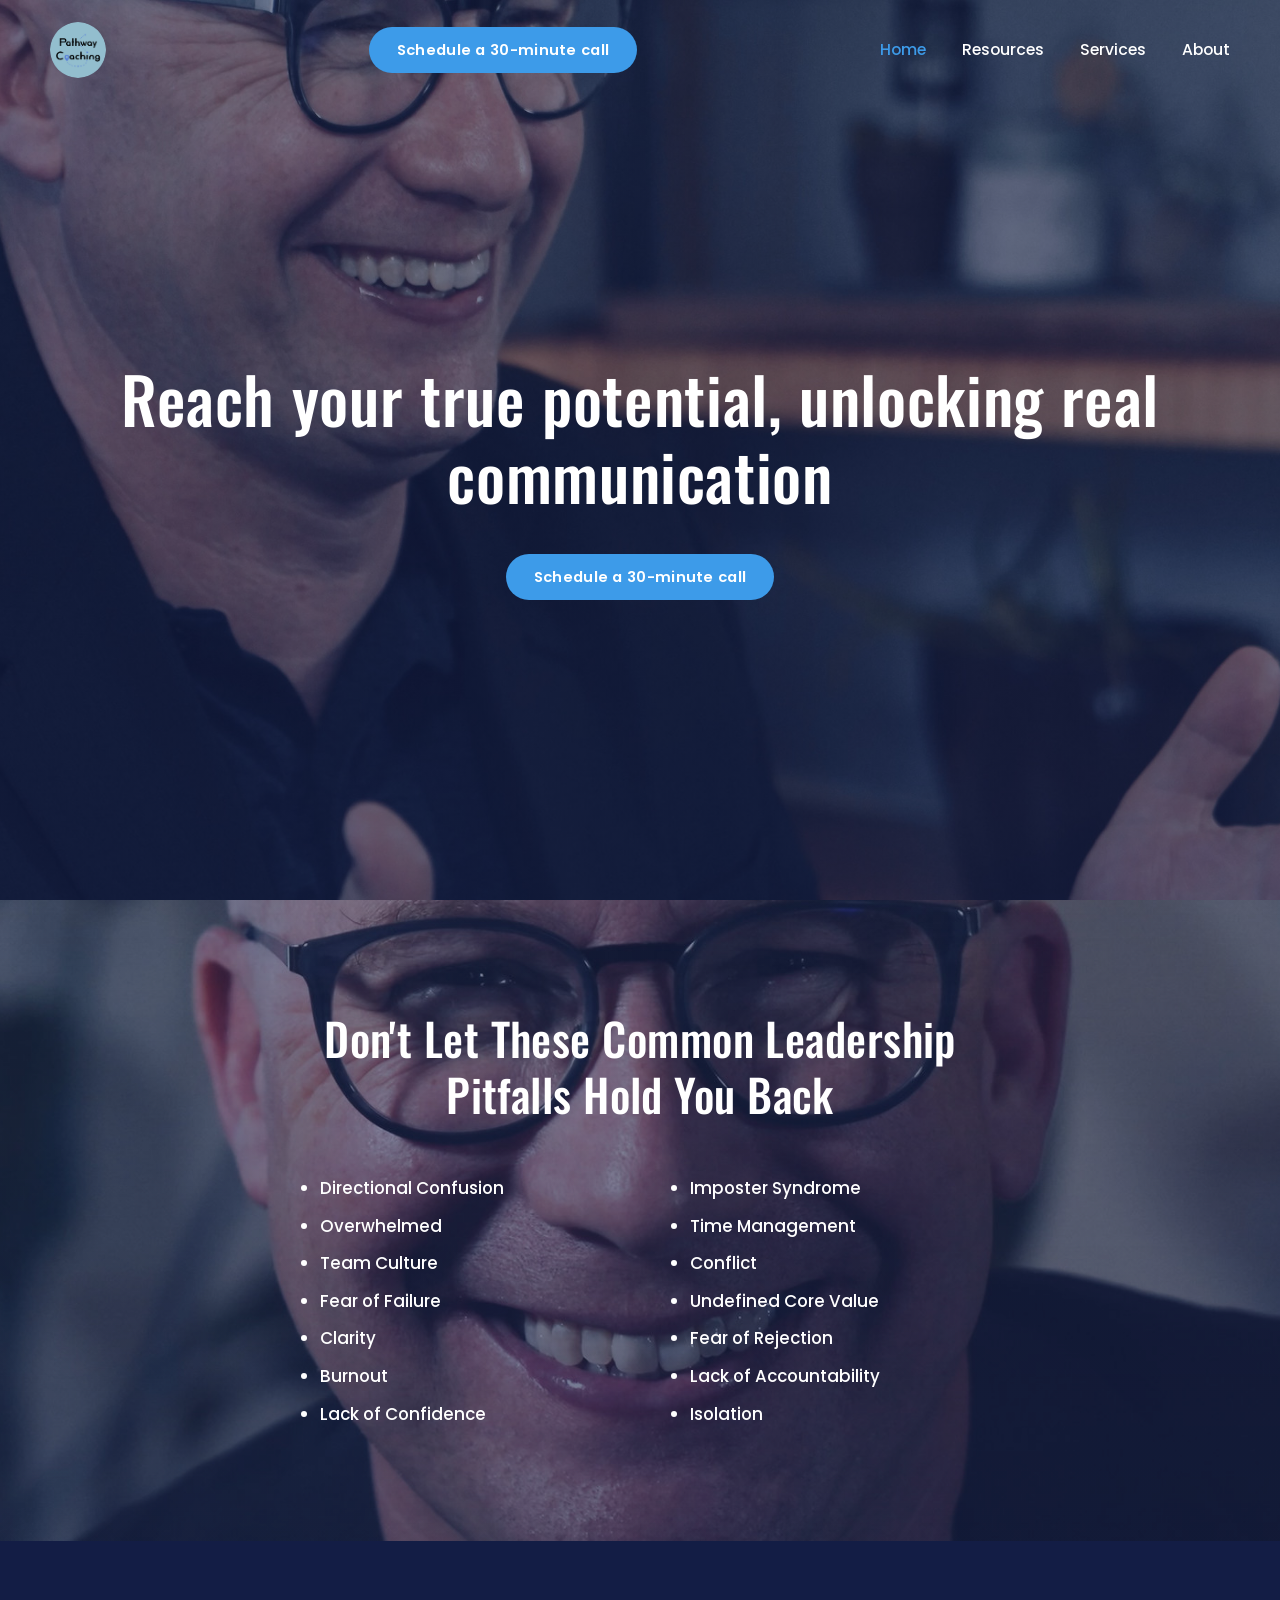
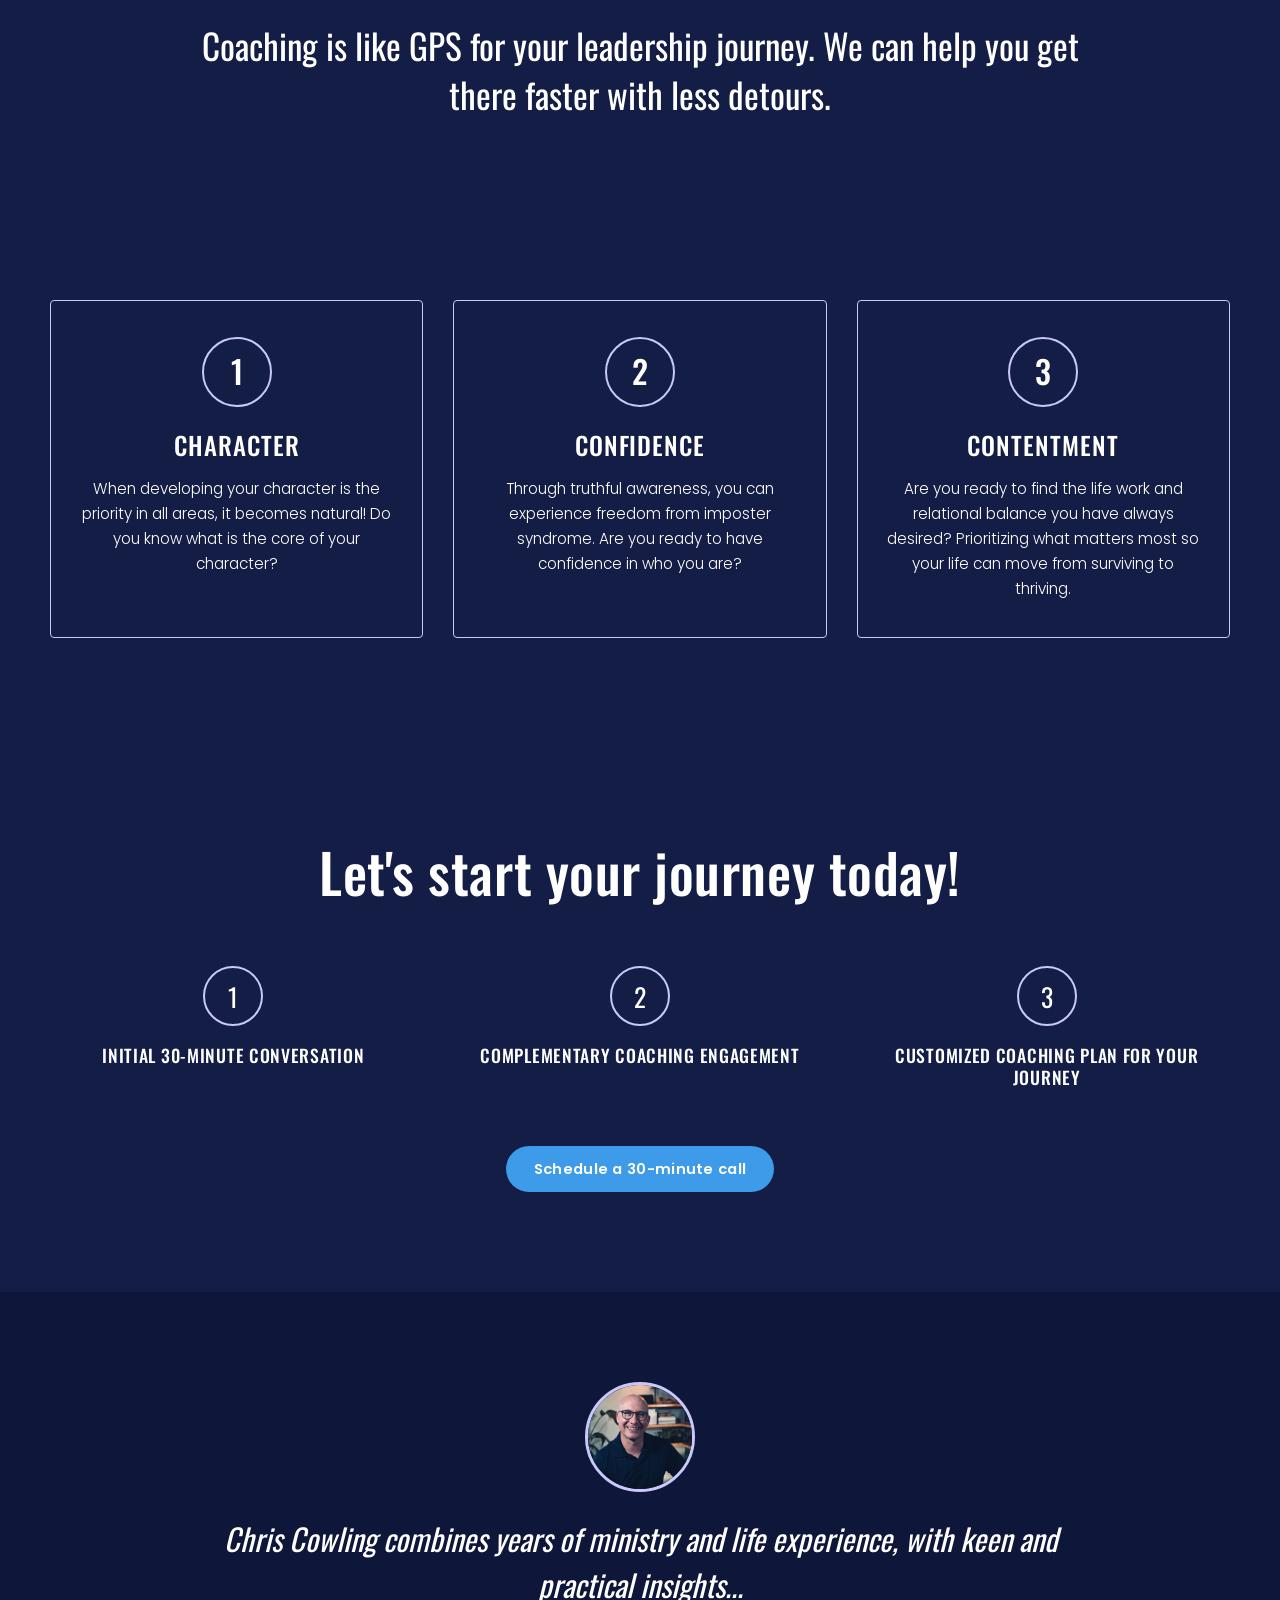
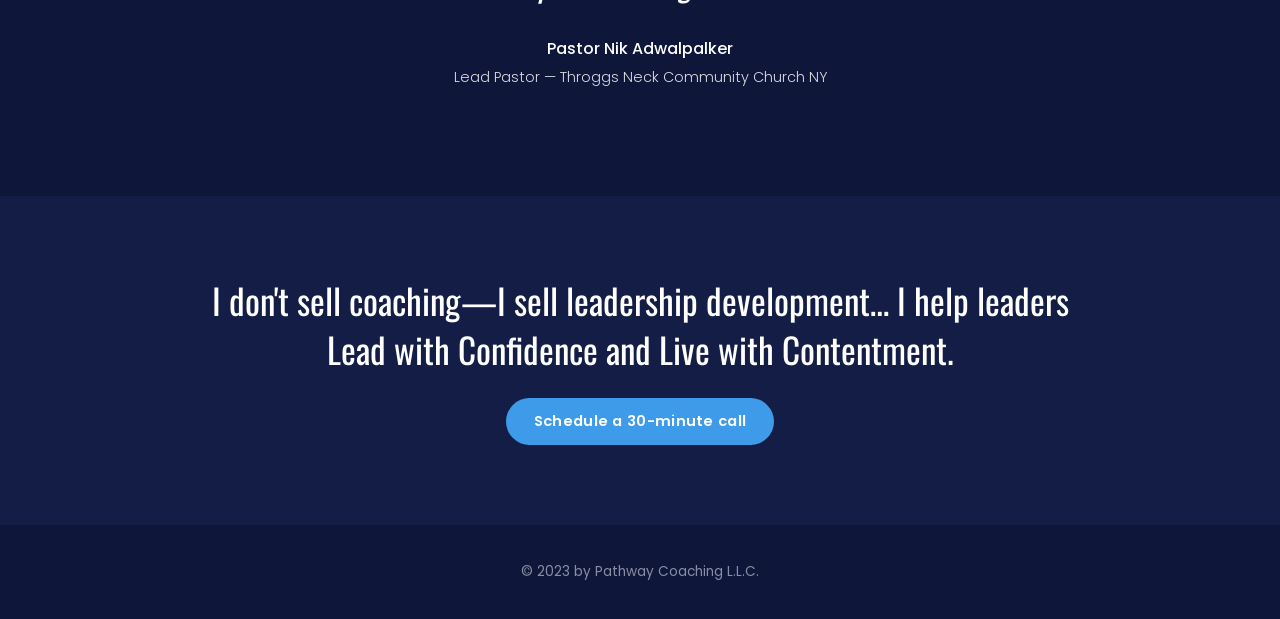
==== index.html @ 11b22052 "Initial commit: Pathway Coaching static site" ====
<!DOCTYPE html>
<html lang="en">
<head>
  <meta charset="UTF-8" />
  <meta name="viewport" content="width=device-width, initial-scale=1.0" />
  <title>Pathway Coaching</title>
  <meta name="description" content="Reach your true potential, unlocking real communication." />
  <link rel="icon" type="image/png" href="assets/images/logo-pathway.png" />
  <link rel="preconnect" href="https://fonts.googleapis.com" />
  <link rel="preconnect" href="https://fonts.gstatic.com" crossorigin />
  <link href="https://fonts.googleapis.com/css2?family=Oswald:wght@400;500;700&family=Poppins:wght@300;400;500;600&display=swap" rel="stylesheet" />
  <link rel="stylesheet" href="assets/css/styles.css" />
</head>
<body>

  <header class="site-header">
    <div class="container nav">
      <a href="index.html" class="nav__brand">
        <img src="assets/images/logo-pathway.png" alt="Pathway Coaching" />
      </a>
      <a href="contact.html" class="btn nav__cta-left" style="margin-left:20px;">Schedule a 30-minute call</a>
      <button class="nav__toggle" aria-label="Toggle menu">☰</button>
      <ul class="nav__links">
        <li><a href="index.html" class="is-active">Home</a></li>
        <li><a href="pastors.html">Resources</a></li>
        <li><a href="services.html">Services</a></li>
        <li><a href="about.html">About</a></li>
      </ul>
    </div>
  </header>

  <!-- HERO -->
  <section class="hero">
    <div class="container">
      <h1>Reach your true potential, unlocking real communication</h1>
      <a href="contact.html" class="btn">Schedule a 30-minute call</a>
    </div>
  </section>

  <!-- PITFALLS over mountain photo -->
  <section class="photo-section">
    <div class="container">
      <h2>Don't Let These Common Leadership Pitfalls Hold You Back</h2>
      <ul class="pitfalls-list">
        <li>Directional Confusion</li>
        <li>Imposter Syndrome</li>
        <li>Overwhelmed</li>
        <li>Time Management</li>
        <li>Team Culture</li>
        <li>Conflict</li>
        <li>Fear of Failure</li>
        <li>Undefined Core Value</li>
        <li>Clarity</li>
        <li>Fear of Rejection</li>
        <li>Burnout</li>
        <li>Lack of Accountability</li>
        <li>Lack of Confidence</li>
        <li>Isolation</li>
      </ul>
    </div>
  </section>

  <!-- GPS quote -->
  <section class="quote-band">
    <div class="container">
      <p>Coaching is like GPS for your leadership journey. We can help you get there faster with less detours.</p>
    </div>
  </section>

  <!-- 3 PILLARS -->
  <section class="section">
    <div class="container">
      <div class="pillars">
        <div class="pillar">
          <div class="pillar__num">1</div>
          <h3>Character</h3>
          <p>When developing your character is the priority in all areas, it becomes natural! Do you know what is the core of your character?</p>
        </div>
        <div class="pillar">
          <div class="pillar__num">2</div>
          <h3>Confidence</h3>
          <p>Through truthful awareness, you can experience freedom from imposter syndrome. Are you ready to have confidence in who you are?</p>
        </div>
        <div class="pillar">
          <div class="pillar__num">3</div>
          <h3>Contentment</h3>
          <p>Are you ready to find the life work and relational balance you have always desired? Prioritizing what matters most so your life can move from surviving to thriving.</p>
        </div>
      </div>
    </div>
  </section>

  <!-- PROCESS -->
  <section class="section">
    <div class="container">
      <div class="section__head">
        <h2 class="section__title">Let's start your journey today!</h2>
      </div>
      <div class="steps">
        <div class="step">
          <div class="step__num">1</div>
          <h4>Initial 30-minute conversation</h4>
        </div>
        <div class="step">
          <div class="step__num">2</div>
          <h4>Complementary coaching engagement</h4>
        </div>
        <div class="step">
          <div class="step__num">3</div>
          <h4>Customized coaching plan for your journey</h4>
        </div>
      </div>
      <div class="center mt-lg">
        <a href="contact.html" class="btn">Schedule a 30-minute call</a>
      </div>
    </div>
  </section>

  <!-- TESTIMONIAL -->
  <section class="testimonial">
    <div class="container">
      <img src="assets/images/testimonial-pastor.jpeg" alt="Pastor Nik Adwalpalker" class="testimonial__photo" />
      <blockquote>Chris Cowling combines years of ministry and life experience, with keen and practical insights...</blockquote>
      <p class="testimonial__author">
        Pastor Nik Adwalpalker
        <span>Lead Pastor — Throggs Neck Community Church NY</span>
      </p>
    </div>
  </section>

  <!-- COACH STATEMENT -->
  <section class="quote-band">
    <div class="container">
      <p>I don't sell coaching—I sell leadership development… I help leaders Lead with Confidence and Live with Contentment.</p>
      <div class="center mt-md">
        <a href="contact.html" class="btn">Schedule a 30-minute call</a>
      </div>
    </div>
  </section>

  <footer class="site-footer">
    <div class="container">© 2023 by Pathway Coaching L.L.C.</div>
  </footer>

  <script src="assets/js/main.js"></script>
</body>
</html>
---- assets/css/styles.css ----
/* ============================================================
   Pathway Coaching — exact-match Wix replica styles
   Palette: navy #131D45, cyan #3D9BE9, periwinkle #C9C8FB
   Fonts: Oswald (display) + Poppins (body)
   ============================================================ */

:root {
  --navy: #131D45;
  --navy-deep: #0E163A;
  --cyan: #3D9BE9;
  --cyan-soft: #93BECE;
  --periwinkle: #C9C8FB;
  --muted: #898EA2;
  --white: #FFFFFF;
  --max-w: 1240px;
  --font-display: "Oswald", "Arial Narrow", sans-serif;
  --font-body: "Poppins", -apple-system, BlinkMacSystemFont, "Segoe UI", sans-serif;
}

* { box-sizing: border-box; }
html { scroll-behavior: smooth; }

body {
  margin: 0;
  font-family: var(--font-body);
  font-size: 16px;
  line-height: 1.65;
  color: var(--white);
  background: var(--navy);
  -webkit-font-smoothing: antialiased;
}

h1, h2, h3, h4 {
  font-family: var(--font-display);
  color: var(--white);
  font-weight: 500;
  line-height: 1.25;
  margin: 0 0 0.5em;
  letter-spacing: 0.01em;
}
h1 { font-size: clamp(2.4rem, 5.5vw, 4.6rem); }
h2 { font-size: clamp(2rem, 4vw, 3.2rem); }
h3 { font-size: clamp(1.3rem, 2vw, 1.55rem); }
h4 { font-size: 1.1rem; }

p { margin: 0 0 1em; font-weight: 300; }
a { color: var(--cyan); text-decoration: none; }
a:hover { text-decoration: underline; }
img { max-width: 100%; height: auto; display: block; }

.container {
  max-width: var(--max-w);
  margin: 0 auto;
  padding: 0 30px;
}

/* ---------- Buttons (cyan pill) ---------- */
.btn {
  display: inline-block;
  padding: 11px 28px;
  border-radius: 100px;
  font-family: "Poppins", sans-serif;
  font-weight: 600;
  font-size: 0.92rem;
  background: var(--cyan);
  color: var(--white);
  border: 0;
  cursor: pointer;
  transition: background 0.2s ease;
  text-decoration: none;
  letter-spacing: 0.02em;
}
.btn:hover { background: #2f8ad4; color: var(--white); text-decoration: none; }
.btn--outline { background: transparent; border: 1px solid var(--periwinkle); }
.btn--outline:hover { background: var(--periwinkle); color: var(--navy); }

/* ---------- Header / Nav ---------- */
.site-header {
  position: absolute;
  top: 0; left: 0; right: 0;
  z-index: 50;
  padding: 22px 0;
}
.site-header--solid {
  position: relative;
  background: var(--navy);
}
.nav {
  display: flex;
  align-items: center;
  justify-content: space-between;
  gap: 20px;
}
.nav__brand {
  display: inline-flex;
  align-items: center;
  gap: 12px;
}
.nav__brand img { height: 56px; width: auto; border-radius: 50%; }
.nav__cta-left { display: inline-block; }
.nav__right { display: flex; align-items: center; gap: 32px; }
.nav__links {
  display: flex;
  align-items: center;
  gap: 36px;
  list-style: none;
  margin: 0;
  padding: 0;
}
.nav__links a {
  color: var(--white);
  font-family: "Poppins", sans-serif;
  font-weight: 500;
  font-size: 0.98rem;
  padding: 6px 0;
  text-decoration: none;
}
.nav__links a:hover,
.nav__links a.is-active { color: var(--cyan); }
.nav__toggle {
  display: none;
  background: none;
  border: 0;
  color: var(--white);
  font-size: 1.6rem;
  cursor: pointer;
}
@media (max-width: 880px) {
  .nav__toggle { display: block; }
  .nav__brand img { height: 44px; }
  .nav__cta-left { padding: 8px 18px; font-size: 0.82rem; }
  .nav__right { gap: 0; }
  .nav__links {
    display: none;
    position: absolute;
    top: 100%;
    left: 16px; right: 16px;
    flex-direction: column;
    gap: 0;
    background: var(--navy-deep);
    border: 1px solid var(--periwinkle);
    border-radius: 16px;
    padding: 18px 22px;
    margin-top: 10px;
  }
  .nav__links.is-open { display: flex; }
  .nav__links li { padding: 10px 0; }
}

/* ---------- Hero (home) ---------- */
.hero {
  position: relative;
  min-height: 100vh;
  padding: 160px 0 100px;
  display: flex;
  align-items: center;
  text-align: center;
  background:
    linear-gradient(rgba(19, 29, 69, 0.55), rgba(19, 29, 69, 0.65)),
    url("../images/hero-home.jpeg") center/cover no-repeat;
}
.hero h1 {
  max-width: 1050px;
  margin: 0 auto 40px;
  font-weight: 500;
  font-size: clamp(2.4rem, 5vw, 4.2rem);
  line-height: 1.2;
}

/* ---------- Photo section (pitfalls) ---------- */
.photo-section {
  position: relative;
  padding: 110px 0;
  background:
    linear-gradient(rgba(19, 29, 69, 0.5), rgba(19, 29, 69, 0.6)),
    url("../images/pitfalls-bg.jpeg") center/cover no-repeat;
  text-align: center;
}
.photo-section h2 {
  max-width: 760px;
  margin: 0 auto 50px;
  font-weight: 500;
  font-size: clamp(1.8rem, 3.6vw, 2.8rem);
}
.pitfalls-list {
  display: grid;
  grid-template-columns: 1fr 1fr;
  gap: 4px 80px;
  max-width: 680px;
  margin: 0 auto;
  list-style: disc;
  padding-left: 20px;
  text-align: left;
}
.pitfalls-list li {
  color: var(--white);
  font-weight: 500;
  font-size: 1.05rem;
  line-height: 2;
}
.pitfalls-list li::marker { color: var(--white); }
@media (max-width: 600px) {
  .pitfalls-list { grid-template-columns: 1fr; gap: 0; }
}

/* ---------- Navy section ---------- */
.section {
  padding: 100px 0;
  background: var(--navy);
  position: relative;
}
.section--center { text-align: center; }
.section__head { text-align: center; margin-bottom: 60px; }
.section__title {
  font-family: var(--font-display);
  font-weight: 500;
  font-size: clamp(2.2rem, 4.5vw, 3.4rem);
  margin-bottom: 14px;
}
.section__subtitle {
  font-family: var(--font-display);
  font-weight: 400;
  font-size: 1.2rem;
  color: var(--white);
  opacity: 0.95;
  max-width: 720px;
  margin: 0 auto;
}

/* Decorative architectural sweep for services */
.section--services {
  background-image:
    linear-gradient(rgba(19, 29, 69, 0.92), rgba(19, 29, 69, 0.97)),
    url("../images/services-decor.jpg");
  background-position: center;
  background-size: cover;
}

/* ---------- GPS quote band ---------- */
.quote-band {
  background: var(--navy);
  padding: 80px 0;
  text-align: center;
}
.quote-band p {
  font-family: var(--font-display);
  font-weight: 400;
  font-size: clamp(1.5rem, 3vw, 2.2rem);
  line-height: 1.4;
  max-width: 900px;
  margin: 0 auto;
  color: var(--white);
}

/* ---------- Pillars (3-up cards) ---------- */
.pillars {
  display: grid;
  grid-template-columns: repeat(3, 1fr);
  gap: 30px;
}
@media (max-width: 880px) { .pillars { grid-template-columns: 1fr; max-width: 480px; margin: 0 auto; } }
.pillar {
  background: var(--navy);
  border: 1px solid var(--periwinkle);
  border-radius: 4px;
  padding: 36px 28px;
  text-align: center;
}
.pillar__num {
  width: 70px;
  height: 70px;
  border: 2px solid var(--periwinkle);
  border-radius: 50%;
  background: var(--navy);
  color: var(--white);
  font-family: var(--font-display);
  font-weight: 500;
  font-size: 2rem;
  display: flex;
  align-items: center;
  justify-content: center;
  margin: 0 auto 22px;
}
.pillar h3 {
  text-transform: uppercase;
  letter-spacing: 0.04em;
  margin-bottom: 16px;
  font-weight: 500;
}
.pillar p {
  font-size: 0.95rem;
  font-weight: 300;
  color: var(--white);
  margin: 0;
}

/* ---------- Process steps ---------- */
.steps {
  display: grid;
  grid-template-columns: repeat(3, 1fr);
  gap: 40px;
  margin-top: 40px;
}
@media (max-width: 820px) { .steps { grid-template-columns: 1fr; } }
.step { text-align: center; padding: 0 10px; }
.step__num {
  width: 60px;
  height: 60px;
  border: 2px solid var(--periwinkle);
  border-radius: 50%;
  color: var(--white);
  font-family: var(--font-display);
  font-size: 1.6rem;
  display: flex;
  align-items: center;
  justify-content: center;
  margin: 0 auto 18px;
}
.step h4 {
  font-family: var(--font-display);
  font-weight: 500;
  margin-bottom: 10px;
  text-transform: uppercase;
  letter-spacing: 0.04em;
}
.step p { font-weight: 300; margin: 0; }

/* ---------- Testimonial ---------- */
.testimonial {
  background: var(--navy-deep);
  padding: 90px 0;
  text-align: center;
}
.testimonial__photo {
  width: 110px;
  height: 110px;
  border-radius: 50%;
  margin: 0 auto 24px;
  object-fit: cover;
  border: 3px solid var(--periwinkle);
}
.testimonial blockquote {
  font-family: var(--font-display);
  font-weight: 400;
  font-size: clamp(1.3rem, 2.5vw, 1.9rem);
  line-height: 1.5;
  max-width: 880px;
  margin: 0 auto 28px;
  font-style: italic;
}
.testimonial__author { font-weight: 500; font-size: 1rem; color: var(--white); }
.testimonial__author span {
  display: block;
  opacity: 0.85;
  font-weight: 300;
  font-size: 0.9rem;
  margin-top: 4px;
}

/* ---------- Page hero (interior pages) ---------- */
.page-hero {
  padding: 180px 0 60px;
  background: var(--navy);
  text-align: center;
}
.page-hero h1 {
  font-weight: 500;
  font-size: clamp(2.6rem, 5.5vw, 4.6rem);
  margin-bottom: 0;
}
.page-hero p {
  font-family: var(--font-display);
  font-size: clamp(1.1rem, 2vw, 1.4rem);
  font-weight: 400;
  margin: 16px 0 0;
}

/* ---------- Service cards ---------- */
.service-grid {
  display: grid;
  grid-template-columns: repeat(3, 1fr);
  gap: 28px;
}
@media (max-width: 900px) { .service-grid { grid-template-columns: 1fr; max-width: 500px; margin: 0 auto; } }
.service-card {
  background: var(--navy);
  border: 2px solid var(--periwinkle);
  border-radius: 4px;
  padding: 36px 28px 28px;
  text-align: center;
  display: flex;
  flex-direction: column;
}
.service-card__num {
  width: 80px;
  height: 80px;
  border: 2px solid var(--periwinkle);
  border-radius: 50%;
  background: var(--navy);
  color: var(--white);
  font-family: var(--font-display);
  font-size: 2.4rem;
  display: flex;
  align-items: center;
  justify-content: center;
  margin: 0 auto 24px;
}
.service-card h3 {
  text-transform: uppercase;
  letter-spacing: 0.04em;
  margin-bottom: 18px;
  font-weight: 500;
  min-height: 2.6em;
}
.service-card p, .service-card ul { font-size: 0.95rem; font-weight: 300; }
.service-card ul {
  text-align: left;
  margin: 12px 0 0;
  padding-left: 20px;
  list-style: disc;
}
.service-card ul li { margin: 4px 0; }
.service-card ul li::marker { color: var(--cyan); }
.service-card .btn { margin-top: auto; align-self: center; margin-top: 24px; }

/* ---------- About big-centered ---------- */
.about-hero {
  min-height: 60vh;
  padding: 200px 0 100px;
  text-align: center;
  background: var(--navy);
}
.about-hero h1 {
  font-weight: 500;
  font-size: clamp(2.8rem, 6vw, 5rem);
  margin-bottom: 24px;
}
.about-hero h2 {
  font-family: var(--font-display);
  font-weight: 500;
  font-size: clamp(1.1rem, 2vw, 1.4rem);
  margin-bottom: 40px;
  color: var(--white);
}
.about-hero p {
  max-width: 720px;
  margin: 0 auto 40px;
  font-weight: 300;
  font-size: 1.05rem;
}

/* ---------- Pastors page elements ---------- */
.pastors-top {
  display: grid;
  grid-template-columns: 1fr 1.4fr;
  gap: 50px;
  align-items: center;
  padding: 130px 0 30px;
}
@media (max-width: 800px) { .pastors-top { grid-template-columns: 1fr; gap: 24px; padding-top: 140px; } }
.pastors-top img {
  border-radius: 6px;
  width: 100%;
  height: auto;
}
.pastors-top h1 {
  font-weight: 500;
  font-size: clamp(2rem, 4.5vw, 3.6rem);
  margin: 0;
}

.pastors-video {
  max-width: 800px;
  margin: 40px auto 60px;
}
.pastors-video img { width: 100%; border-radius: 6px; }

.box-grid {
  display: grid;
  grid-template-columns: 1fr 1fr;
  gap: 32px;
  margin-top: 40px;
}
@media (max-width: 820px) { .box-grid { grid-template-columns: 1fr; } }
.box {
  border: 1px solid var(--periwinkle);
  border-radius: 4px;
  padding: 32px;
  background: var(--navy);
}
.box h3 {
  font-family: var(--font-display);
  font-weight: 500;
  text-transform: uppercase;
  letter-spacing: 0.04em;
  margin-bottom: 18px;
  color: var(--white);
}
.box ul { padding-left: 22px; margin: 0; }
.box ul li { margin: 8px 0; font-weight: 300; }
.box ul li::marker { color: var(--cyan); }
.box p { font-weight: 300; }

/* ---------- Contact form ---------- */
.contact-grid {
  display: grid;
  grid-template-columns: 1fr 1.4fr;
  gap: 60px;
  align-items: start;
}
@media (max-width: 820px) { .contact-grid { grid-template-columns: 1fr; } }

.contact-info h2 {
  font-family: var(--font-display);
  font-weight: 500;
  font-size: clamp(1.6rem, 3vw, 2.2rem);
  margin: 0 0 18px;
}
.contact-info hr {
  width: 120px;
  margin: 0 0 24px;
  border: 0;
  border-top: 2px solid var(--white);
}
.contact-info p { font-weight: 300; margin: 8px 0; }
.contact-info a { color: var(--white); text-decoration: underline; }
.contact-info .fb {
  display: inline-flex;
  align-items: center;
  justify-content: center;
  width: 32px;
  height: 32px;
  border-radius: 50%;
  background: var(--cyan);
  color: var(--white);
  margin-top: 14px;
  font-weight: 700;
  text-decoration: none;
}
.contact-info .fb:hover { background: #2f8ad4; text-decoration: none; }

.contact-heading {
  font-family: var(--font-display);
  font-weight: 500;
  font-size: clamp(1.4rem, 2.5vw, 2rem);
  margin-bottom: 30px;
}

form.contact { width: 100%; }
form.contact label {
  display: block;
  font-family: var(--font-display);
  font-weight: 500;
  font-size: 0.95rem;
  color: var(--white);
  margin-bottom: 6px;
}
form.contact input,
form.contact textarea {
  width: 100%;
  padding: 12px 14px;
  background: transparent;
  border: 1px solid var(--white);
  border-radius: 0;
  color: var(--white);
  font-family: var(--font-body);
  font-size: 1rem;
  margin-bottom: 22px;
}
form.contact input:focus,
form.contact textarea:focus {
  outline: none;
  border-color: var(--cyan);
}
form.contact textarea { resize: vertical; min-height: 140px; }
form.contact button { margin-top: 6px; }
.form-status {
  margin-top: 16px;
  padding: 12px 14px;
  border-radius: 4px;
  font-size: 0.95rem;
  display: none;
}
.form-status.is-success { display: block; background: rgba(61, 155, 233, 0.15); color: var(--white); border: 1px solid var(--cyan); }
.form-status.is-error { display: block; background: rgba(255, 100, 100, 0.15); color: #ffd7d7; border: 1px solid #ff8a8a; }

/* ---------- Footer ---------- */
.site-footer {
  background: var(--navy-deep);
  padding: 36px 0;
  text-align: center;
  font-size: 0.85rem;
  color: var(--muted);
}

/* ---------- Utility ---------- */
.center { text-align: center; }
.mt-md { margin-top: 24px; }
.mt-lg { margin-top: 48px; }
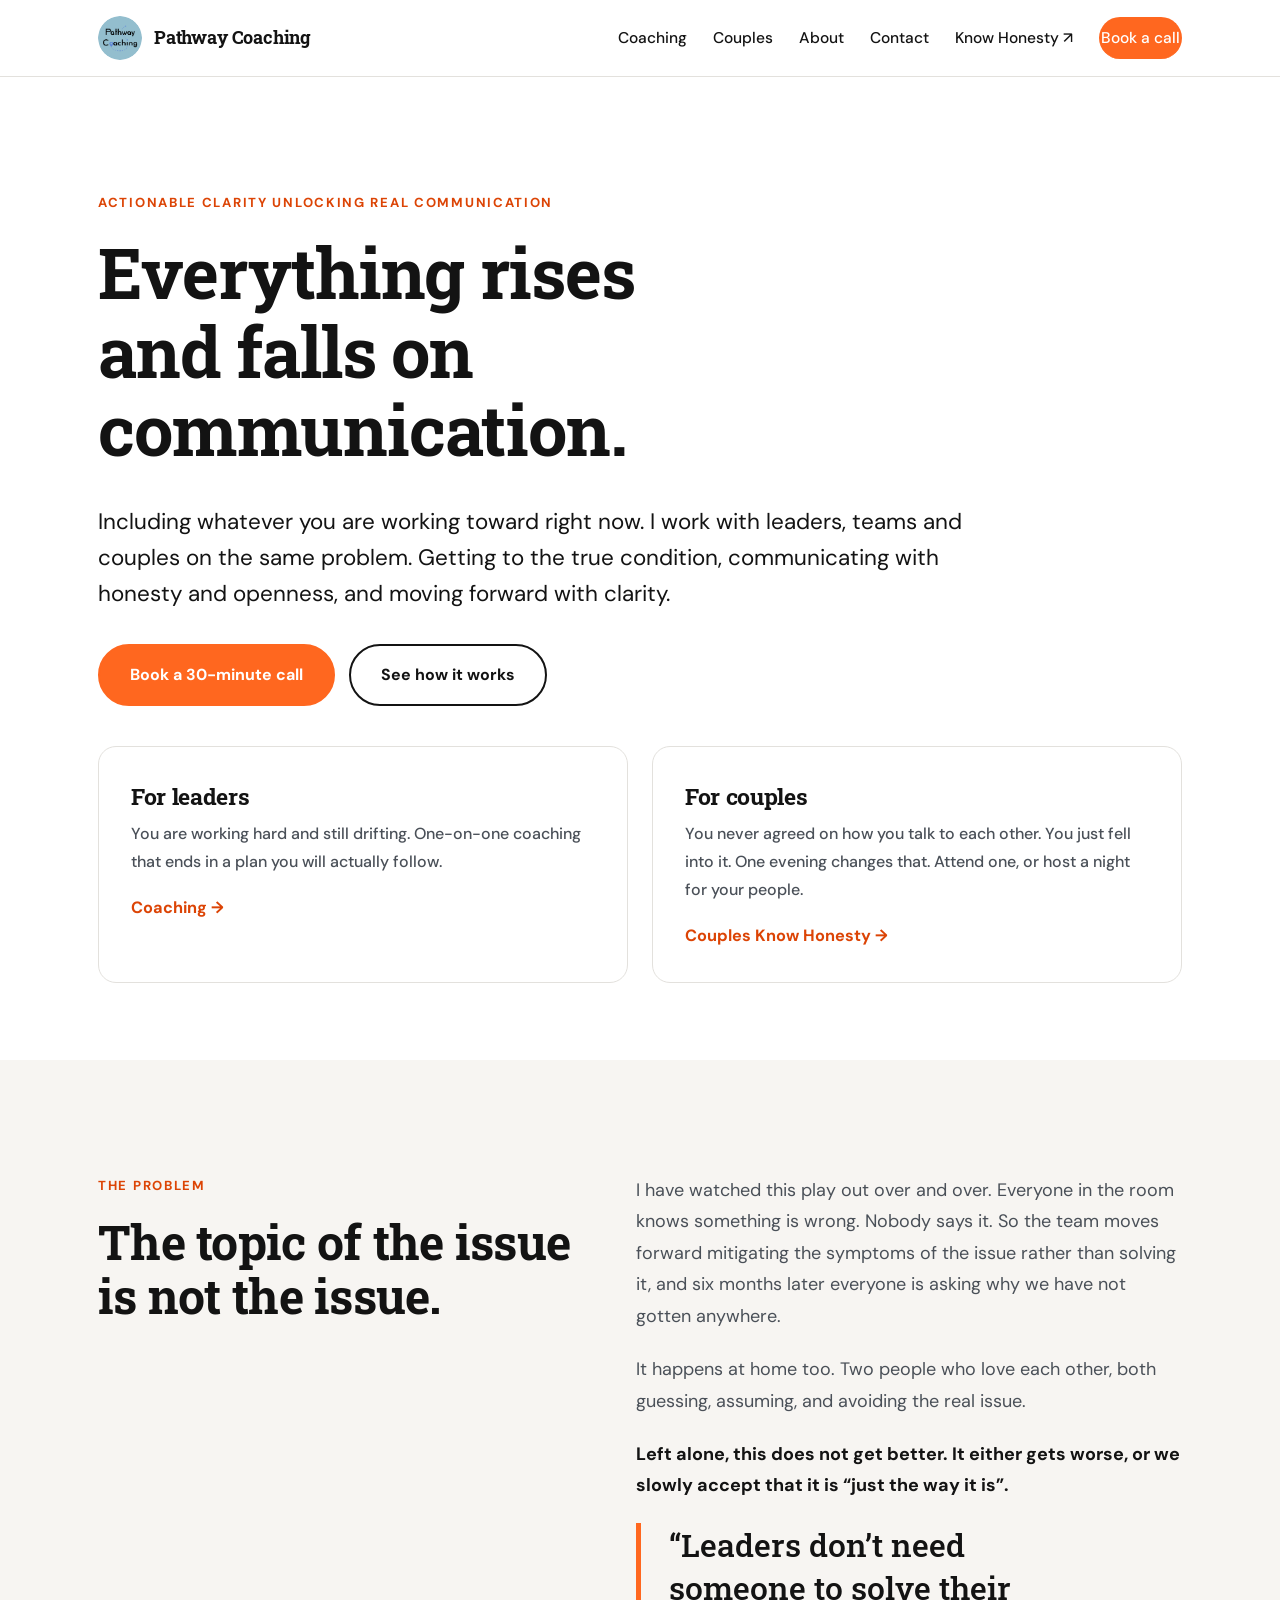
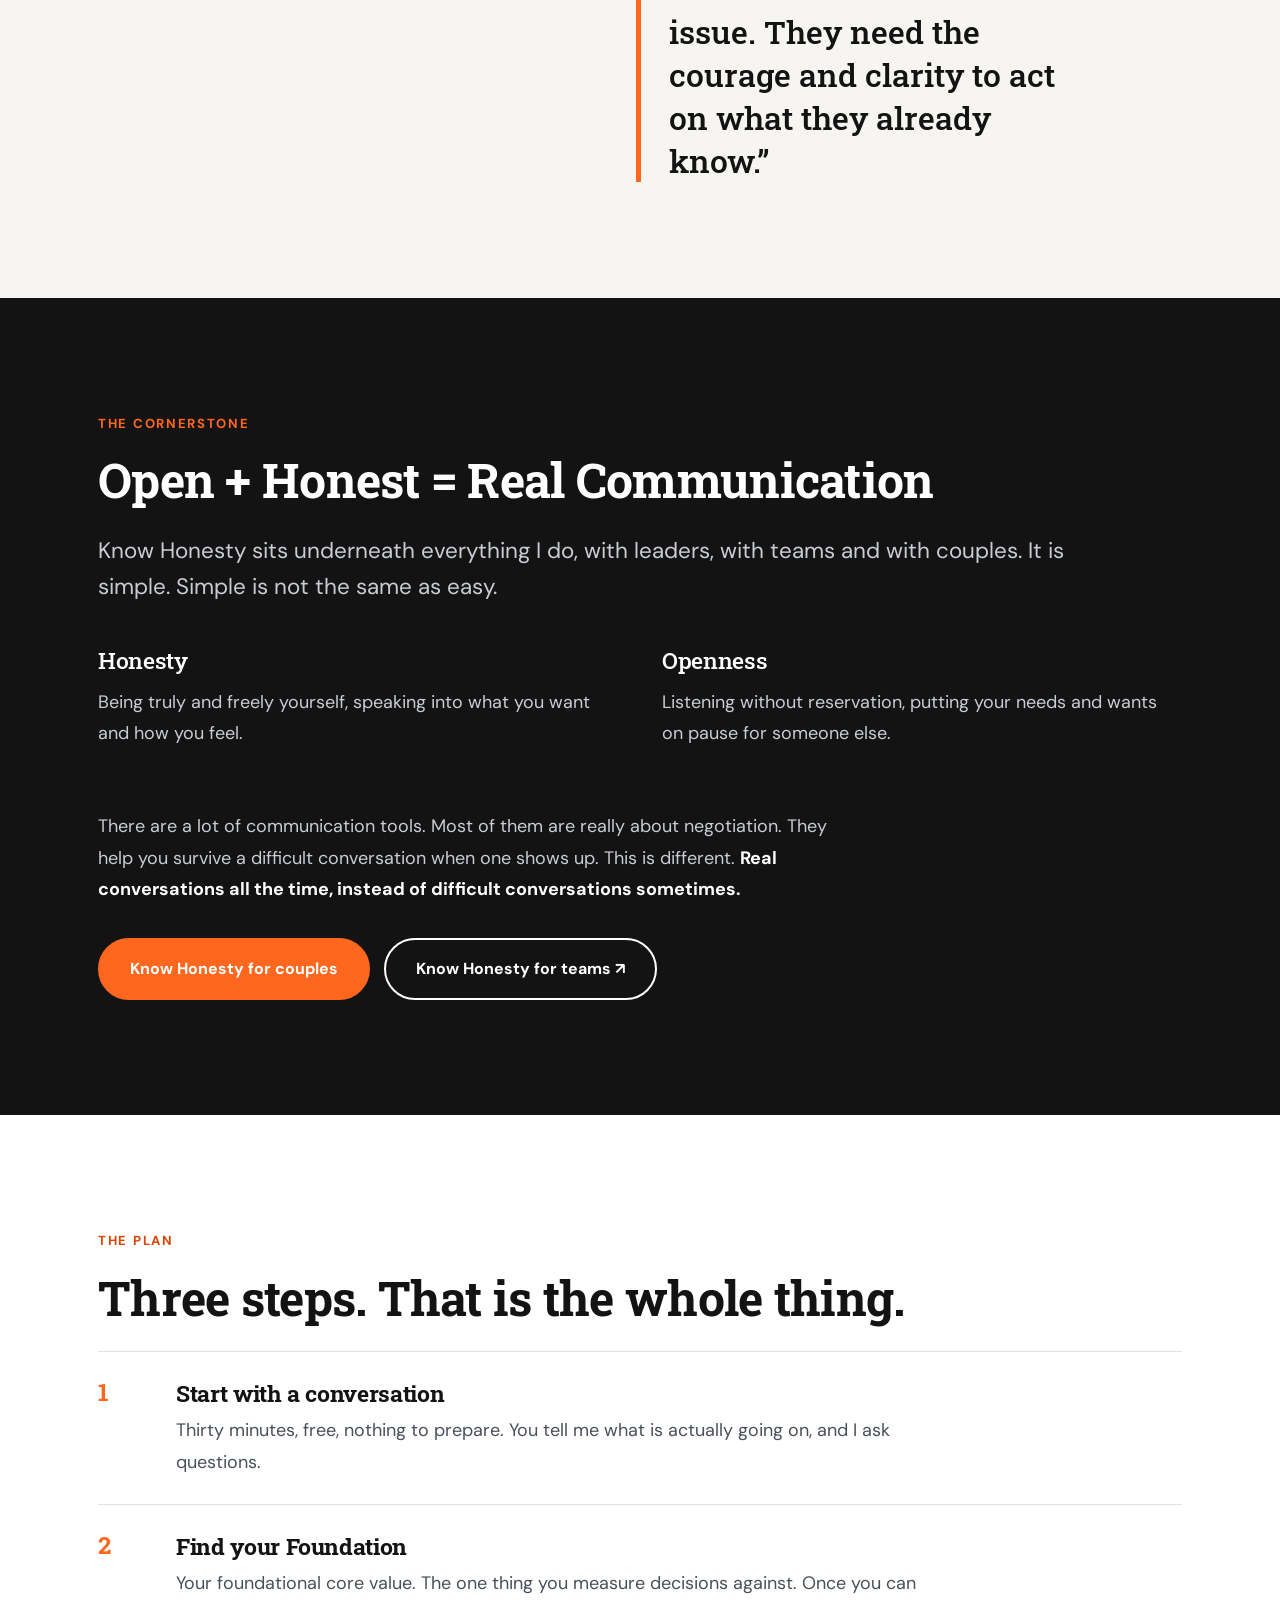
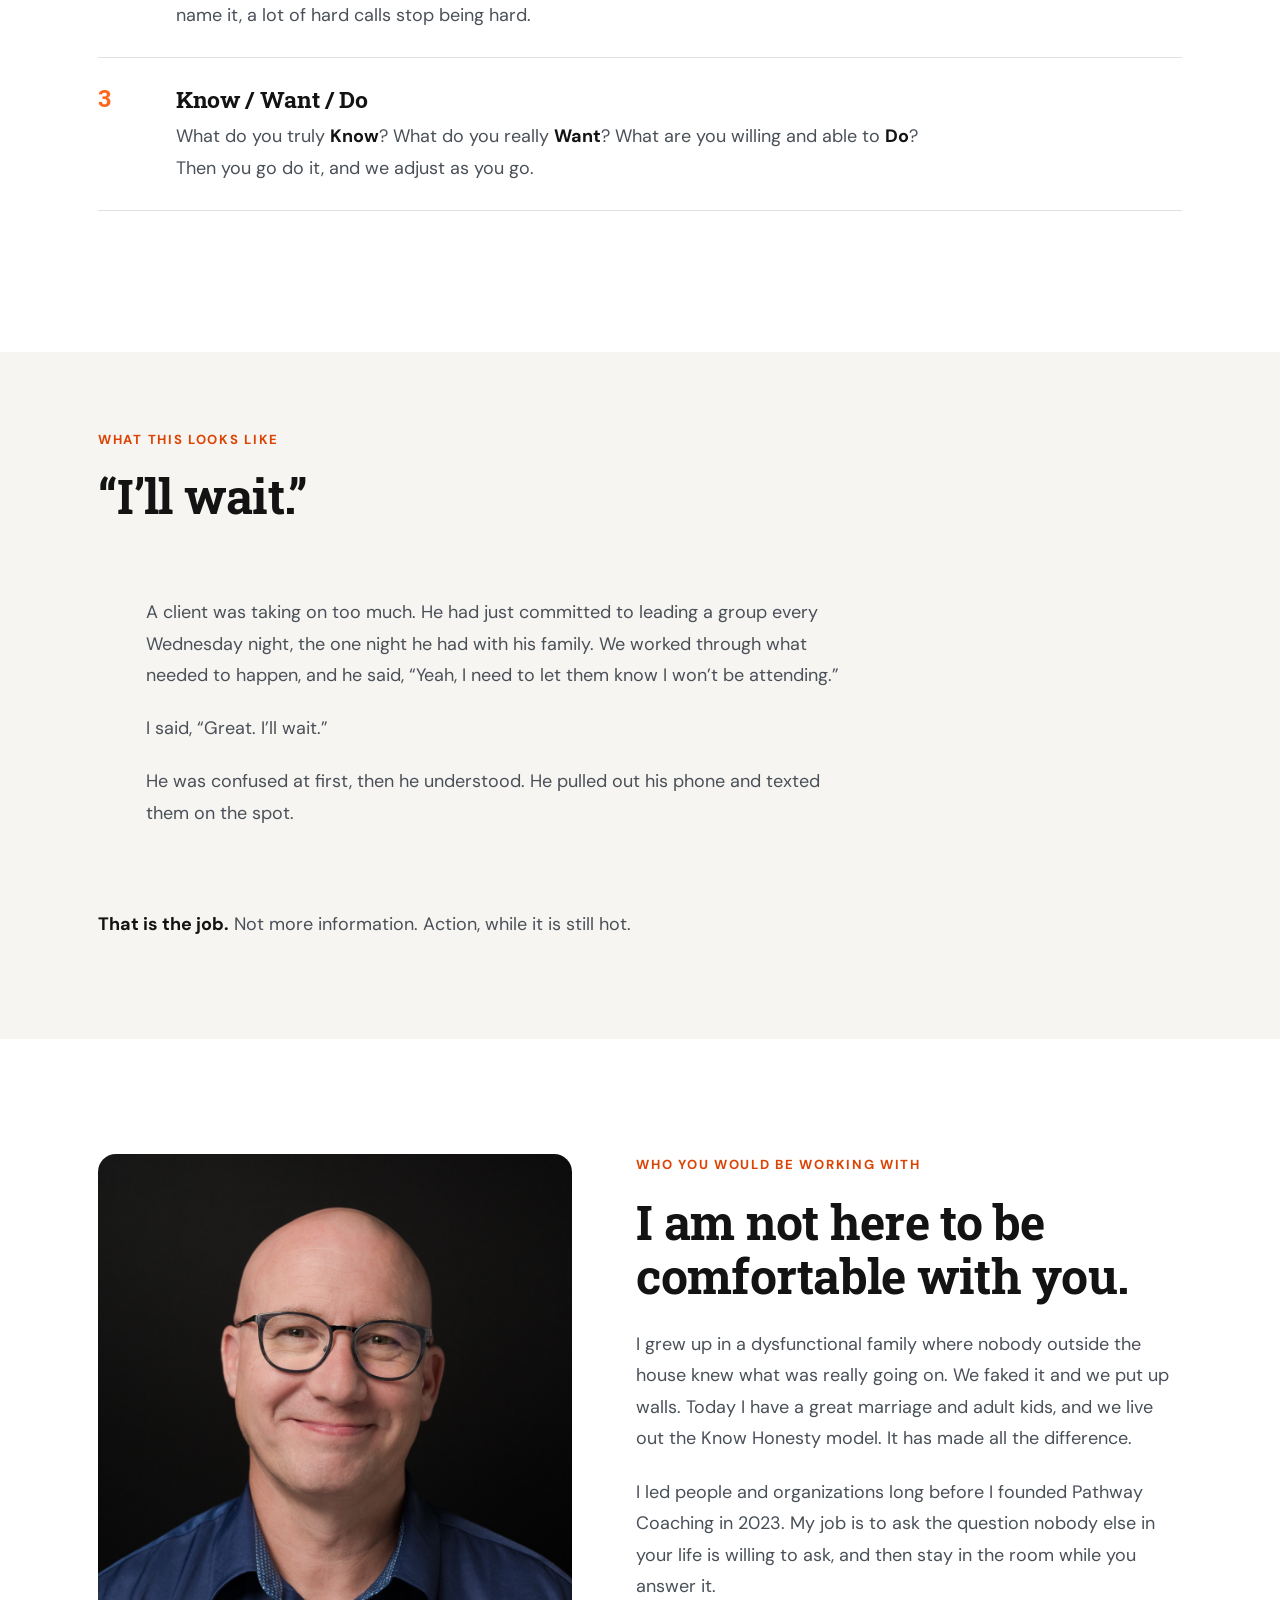
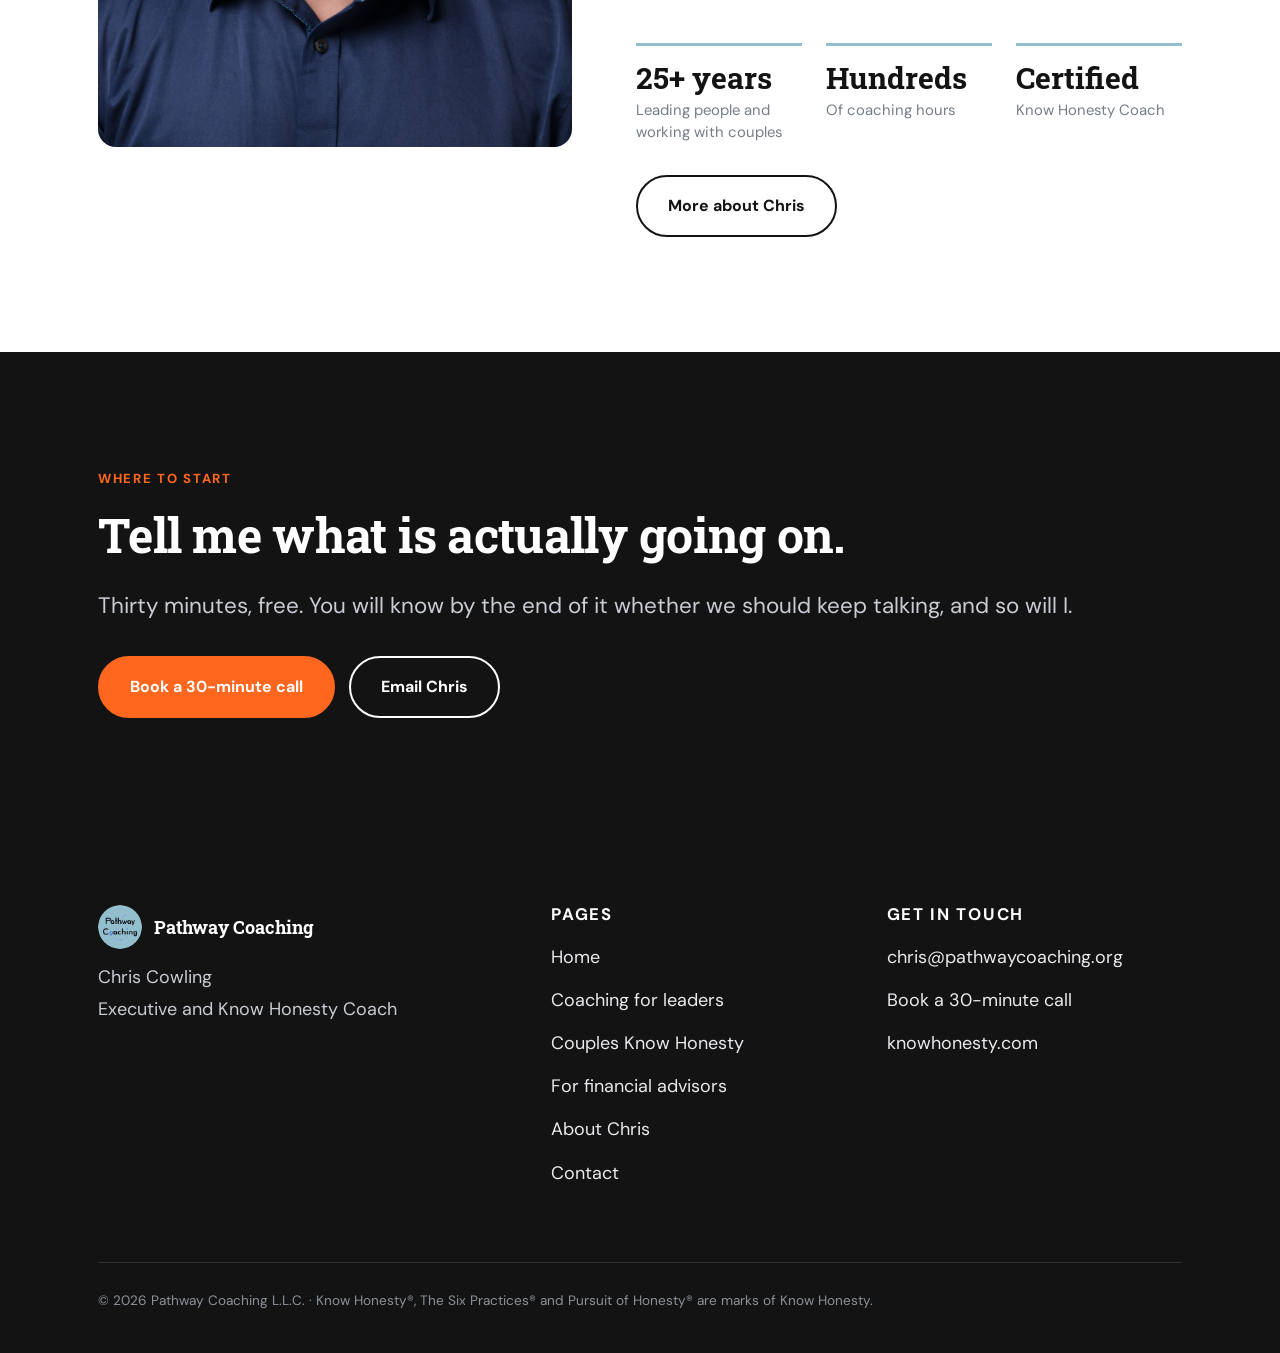
==== commit eb7f354e: "Website 2.0 Rebuild in Chris's voice, with Know Honesty as the cornerstone and a StoryBrand structur" ====
--- a/index.html
+++ b/index.html
@@ -1,147 +1,243 @@
 <!DOCTYPE html>
 <html lang="en">
 <head>
-  <meta charset="UTF-8" />
-  <meta name="viewport" content="width=device-width, initial-scale=1.0" />
-  <title>Pathway Coaching</title>
-  <meta name="description" content="Reach your true potential, unlocking real communication." />
-  <link rel="icon" type="image/png" href="assets/images/logo-pathway.png" />
-  <link rel="preconnect" href="https://fonts.googleapis.com" />
-  <link rel="preconnect" href="https://fonts.gstatic.com" crossorigin />
-  <link href="https://fonts.googleapis.com/css2?family=Oswald:wght@400;500;700&family=Poppins:wght@300;400;500;600&display=swap" rel="stylesheet" />
-  <link rel="stylesheet" href="assets/css/styles.css" />
+<meta charset="utf-8" />
+<meta name="viewport" content="width=device-width, initial-scale=1" />
+<title>Pathway Coaching | Chris Cowling</title>
+<meta name="description" content="Coaching for leaders and Couples Know Honesty workshops. Get to what is true, say it out loud, and do something about it. Chris Cowling, Pathway Coaching." />
+<link rel="canonical" href="https://pathwaycoaching.org/" />
+<meta property="og:type" content="website" />
+<meta property="og:site_name" content="Pathway Coaching" />
+<meta property="og:title" content="Everything rises and falls on communication." />
+<meta property="og:description" content="Coaching for leaders and Couples Know Honesty workshops. Get to what is true, say it out loud, and do something about it." />
+<meta property="og:url" content="https://pathwaycoaching.org/" />
+<meta property="og:image" content="https://pathwaycoaching.org/assets/images/social-preview.png" />
+<meta property="og:image:width" content="1200" />
+<meta property="og:image:height" content="630" />
+<meta name="twitter:card" content="summary_large_image" />
+<link rel="icon" type="image/png" href="assets/images/logo-pathway.png" />
+<link rel="preconnect" href="https://fonts.googleapis.com" />
+<link rel="preconnect" href="https://fonts.gstatic.com" crossorigin />
+<link href="https://fonts.googleapis.com/css2?family=DM+Sans:wght@400;500;700&family=Roboto+Slab:wght@400;500;700&display=swap" rel="stylesheet" />
+<link rel="stylesheet" href="assets/css/styles.css" />
 </head>
 <body>
-
-  <header class="site-header">
-    <div class="container nav">
-      <a href="index.html" class="nav__brand">
-        <img src="assets/images/logo-pathway.png" alt="Pathway Coaching" />
-      </a>
-      <a href="contact.html" class="btn nav__cta-left" style="margin-left:20px;">Schedule a 30-minute call</a>
-      <button class="nav__toggle" aria-label="Toggle menu">☰</button>
-      <ul class="nav__links">
-        <li><a href="index.html" class="is-active">Home</a></li>
-        <li><a href="pastors.html">Resources</a></li>
-        <li><a href="services.html">Services</a></li>
-        <li><a href="about.html">About</a></li>
-      </ul>
-    </div>
-  </header>
-
-  <!-- HERO -->
+<a class="skip" href="#main">Skip to content</a>
+
+<header class="site-header">
+  <div class="container nav-bar">
+    <a class="brand" href="index.html">
+      <img src="assets/images/logo-pathway.png" alt="" />
+      Pathway Coaching
+    </a>
+    <button class="nav-toggle" aria-expanded="false" aria-controls="nav" aria-label="Menu">&#9776;</button>
+    <ul class="nav-links" id="nav">
+      <li><a href="coaching.html">Coaching</a></li>
+      <li><a href="couples.html">Couples</a></li>
+      <li><a href="about.html">About</a></li>
+      <li><a href="contact.html">Contact</a></li>
+      <li><a href="https://knowhonesty.com" rel="noopener">Know Honesty <span aria-hidden="true">&#8599;</span></a></li>
+      <li><a class="btn" href="https://calendly.com/chrispathwaycoaching/meeting">Book a call</a></li>
+    </ul>
+  </div>
+</header>
+
+<main id="main">
+
+  <!-- ============ HERO ============ -->
   <section class="hero">
     <div class="container">
-      <h1>Reach your true potential, unlocking real communication</h1>
-      <a href="contact.html" class="btn">Schedule a 30-minute call</a>
-    </div>
-  </section>
-
-  <!-- PITFALLS over mountain photo -->
-  <section class="photo-section">
-    <div class="container">
-      <h2>Don't Let These Common Leadership Pitfalls Hold You Back</h2>
-      <ul class="pitfalls-list">
-        <li>Directional Confusion</li>
-        <li>Imposter Syndrome</li>
-        <li>Overwhelmed</li>
-        <li>Time Management</li>
-        <li>Team Culture</li>
-        <li>Conflict</li>
-        <li>Fear of Failure</li>
-        <li>Undefined Core Value</li>
-        <li>Clarity</li>
-        <li>Fear of Rejection</li>
-        <li>Burnout</li>
-        <li>Lack of Accountability</li>
-        <li>Lack of Confidence</li>
-        <li>Isolation</li>
-      </ul>
-    </div>
-  </section>
-
-  <!-- GPS quote -->
-  <section class="quote-band">
-    <div class="container">
-      <p>Coaching is like GPS for your leadership journey. We can help you get there faster with less detours.</p>
-    </div>
-  </section>
-
-  <!-- 3 PILLARS -->
-  <section class="section">
-    <div class="container">
-      <div class="pillars">
-        <div class="pillar">
-          <div class="pillar__num">1</div>
-          <h3>Character</h3>
-          <p>When developing your character is the priority in all areas, it becomes natural! Do you know what is the core of your character?</p>
-        </div>
-        <div class="pillar">
-          <div class="pillar__num">2</div>
-          <h3>Confidence</h3>
-          <p>Through truthful awareness, you can experience freedom from imposter syndrome. Are you ready to have confidence in who you are?</p>
-        </div>
-        <div class="pillar">
-          <div class="pillar__num">3</div>
-          <h3>Contentment</h3>
-          <p>Are you ready to find the life work and relational balance you have always desired? Prioritizing what matters most so your life can move from surviving to thriving.</p>
-        </div>
-      </div>
-    </div>
-  </section>
-
-  <!-- PROCESS -->
-  <section class="section">
-    <div class="container">
-      <div class="section__head">
-        <h2 class="section__title">Let's start your journey today!</h2>
-      </div>
-      <div class="steps">
-        <div class="step">
-          <div class="step__num">1</div>
-          <h4>Initial 30-minute conversation</h4>
-        </div>
-        <div class="step">
-          <div class="step__num">2</div>
-          <h4>Complementary coaching engagement</h4>
-        </div>
-        <div class="step">
-          <div class="step__num">3</div>
-          <h4>Customized coaching plan for your journey</h4>
-        </div>
-      </div>
-      <div class="center mt-lg">
-        <a href="contact.html" class="btn">Schedule a 30-minute call</a>
-      </div>
-    </div>
-  </section>
-
-  <!-- TESTIMONIAL -->
-  <section class="testimonial">
-    <div class="container">
-      <img src="assets/images/testimonial-pastor.jpeg" alt="Pastor Nik Adwalpalker" class="testimonial__photo" />
-      <blockquote>Chris Cowling combines years of ministry and life experience, with keen and practical insights...</blockquote>
-      <p class="testimonial__author">
-        Pastor Nik Adwalpalker
-        <span>Lead Pastor — Throggs Neck Community Church NY</span>
-      </p>
-    </div>
-  </section>
-
-  <!-- COACH STATEMENT -->
-  <section class="quote-band">
-    <div class="container">
-      <p>I don't sell coaching—I sell leadership development… I help leaders Lead with Confidence and Live with Contentment.</p>
-      <div class="center mt-md">
-        <a href="contact.html" class="btn">Schedule a 30-minute call</a>
-      </div>
-    </div>
-  </section>
-
-  <footer class="site-footer">
-    <div class="container">© 2023 by Pathway Coaching L.L.C.</div>
-  </footer>
-
-  <script src="assets/js/main.js"></script>
+      <p class="eyebrow">Actionable clarity unlocking real communication</p>
+      <h1>Everything rises and falls on communication.</h1>
+      <p class="lead">Including whatever you are working toward right now. I work with leaders, teams and couples on the same problem. Getting to the true condition, communicating with honesty and openness, and moving forward with clarity.</p>
+      <div class="btn-row">
+        <a class="btn" href="https://calendly.com/chrispathwaycoaching/meeting">Book a 30-minute call</a>
+        <a class="btn-ghost" href="#plan">See how it works</a>
+      </div>
+
+      <div class="doors">
+        <a class="door" href="coaching.html">
+          <h3>For leaders</h3>
+          <p>You are working hard and still drifting. One-on-one coaching that ends in a plan you will actually follow.</p>
+          <span class="arrow-link">Coaching</span>
+        </a>
+        <a class="door" href="couples.html">
+          <h3>For couples</h3>
+          <p>You never agreed on how you talk to each other. You just fell into it. One evening changes that. Attend one, or host a night for your people.</p>
+          <span class="arrow-link">Couples Know Honesty</span>
+        </a>
+      </div>
+    </div>
+  </section>
+
+  <!-- ============ PROBLEM ============ -->
+  <section class="band-warm">
+    <div class="container">
+      <div class="split">
+        <div>
+          <p class="eyebrow">The problem</p>
+          <h2>The topic of the issue is not the issue.</h2>
+        </div>
+        <div>
+          <p>I have watched this play out over and over. Everyone in the room knows something is wrong. Nobody says it. So the team moves forward mitigating the symptoms of the issue rather than solving it, and six months later everyone is asking why we have not gotten anywhere.</p>
+          <p>It happens at home too. Two people who love each other, both guessing, assuming, and avoiding the real issue.</p>
+          <p><strong>Left alone, this does not get better. It either gets worse, or we slowly accept that it is &ldquo;just the way it is&rdquo;.</strong></p>
+          <p class="says">&ldquo;Leaders don&rsquo;t need someone to solve their issue. They need the courage and clarity to act on what they already know.&rdquo;</p>
+        </div>
+      </div>
+    </div>
+  </section>
+
+  <!-- ============ KNOW HONESTY ============ -->
+  <section id="know-honesty" class="band-ink">
+    <div class="container">
+      <p class="eyebrow">The cornerstone</p>
+      <h2>Open + Honest = Real Communication</h2>
+      <p class="lead">Know Honesty sits underneath everything I do, with leaders, with teams and with couples. It is simple. Simple is not the same as easy.</p>
+      <div class="grid-2" style="margin-top:2.5rem">
+        <div>
+          <h3>Honesty</h3>
+          <p>Being truly and freely yourself, speaking into what you want and how you feel.</p>
+        </div>
+        <div>
+          <h3>Openness</h3>
+          <p>Listening without reservation, putting your needs and wants on pause for someone else.</p>
+        </div>
+      </div>
+      <p style="margin-top:2.5rem">There are a lot of communication tools. Most of them are really about negotiation. They help you survive a difficult conversation when one shows up. This is different. <strong>Real conversations all the time, instead of difficult conversations sometimes.</strong></p>
+      <div class="btn-row">
+        <a class="btn" href="couples.html">Know Honesty for couples</a>
+        <a class="btn-ghost" href="https://knowhonesty.com" rel="noopener">Know Honesty for teams <span aria-hidden="true">&#8599;</span></a>
+      </div>
+    </div>
+  </section>
+
+  <!-- ============ THE PLAN ============ -->
+  <section id="plan">
+    <div class="container">
+      <p class="eyebrow">The plan</p>
+      <h2>Three steps. That is the whole thing.</h2>
+      <ol class="steps">
+        <li>
+          <div>
+            <h3>Start with a conversation</h3>
+            <p>Thirty minutes, free, nothing to prepare. You tell me what is actually going on, and I ask questions.</p>
+          </div>
+        </li>
+        <li>
+          <div>
+            <h3>Find your Foundation</h3>
+            <p>Your foundational core value. The one thing you measure decisions against. Once you can name it, a lot of hard calls stop being hard.</p>
+          </div>
+        </li>
+        <li>
+          <div>
+            <h3>Know / Want / Do</h3>
+            <p>What do you truly <strong>Know</strong>? What do you really <strong>Want</strong>? What are you willing and able to <strong>Do</strong>? Then you go do it, and we adjust as you go.</p>
+          </div>
+        </li>
+      </ol>
+    </div>
+  </section>
+
+  <!-- ============ STORY ============ -->
+  <section class="band-warm tight">
+    <div class="container">
+      <p class="eyebrow">What this looks like</p>
+      <h2>&ldquo;I&rsquo;ll wait.&rdquo;</h2>
+      <div class="story">
+        <p>A client was taking on too much. He had just committed to leading a group every Wednesday night, the one night he had with his family. We worked through what needed to happen, and he said, &ldquo;Yeah, I need to let them know I won&rsquo;t be attending.&rdquo;</p>
+        <p>I said, &ldquo;Great. I&rsquo;ll wait.&rdquo;</p>
+        <p>He was confused at first, then he understood. He pulled out his phone and texted them on the spot.</p>
+      </div>
+      <p style="margin-top:2rem"><strong>That is the job.</strong> Not more information. Action, while it is still hot.</p>
+    </div>
+  </section>
+
+  <!-- ============ GUIDE ============ -->
+  <section>
+    <div class="container">
+      <div class="split">
+        <div class="portrait-wrap">
+          <img class="portrait" src="assets/images/chris-cowling.jpg" alt="Chris Cowling" />
+        </div>
+        <div>
+          <p class="eyebrow">Who you would be working with</p>
+          <h2>I am not here to be comfortable with you.</h2>
+          <p>I grew up in a dysfunctional family where nobody outside the house knew what was really going on. We faked it and we put up walls. Today I have a great marriage and adult kids, and we live out the Know Honesty model. It has made all the difference.</p>
+          <p>I led people and organizations long before I founded Pathway Coaching in 2023. My job is to ask the question nobody else in your life is willing to ask, and then stay in the room while you answer it.</p>
+          <div class="stats" style="grid-template-columns:repeat(3,1fr)">
+            <div class="stat"><b>25+ years</b><span>Leading people and working with couples</span></div>
+            <div class="stat"><b>Hundreds</b><span>Of coaching hours</span></div>
+            <div class="stat"><b>Certified</b><span>Know Honesty Coach</span></div>
+          </div>
+          <div class="btn-row">
+            <a class="btn-ghost" href="about.html">More about Chris</a>
+          </div>
+        </div>
+      </div>
+    </div>
+  </section>
+
+  <!-- ============ CLOSE ============ -->
+  <section class="band-ink">
+    <div class="container">
+      <p class="eyebrow">Where to start</p>
+      <h2>Tell me what is actually going on.</h2>
+      <p class="lead">Thirty minutes, free. You will know by the end of it whether we should keep talking, and so will I.</p>
+      <div class="btn-row">
+        <a class="btn" href="https://calendly.com/chrispathwaycoaching/meeting">Book a 30-minute call</a>
+        <a class="btn-ghost" href="mailto:chris@pathwaycoaching.org">Email Chris</a>
+      </div>
+    </div>
+  </section>
+
+</main>
+
+<footer class="site-footer">
+  <div class="container">
+    <div class="footer-grid">
+      <div>
+        <div class="footer-brand">
+          <img src="assets/images/logo-pathway.png" alt="" />
+          Pathway Coaching
+        </div>
+        <p>Chris Cowling<br />Executive and Know Honesty Coach</p>
+      </div>
+      <div>
+        <h2>Pages</h2>
+        <ul>
+          <li><a href="index.html">Home</a></li>
+          <li><a href="coaching.html">Coaching for leaders</a></li>
+          <li><a href="couples.html">Couples Know Honesty</a></li>
+          <li><a href="advisors.html">For financial advisors</a></li>
+          <li><a href="about.html">About Chris</a></li>
+          <li><a href="contact.html">Contact</a></li>
+        </ul>
+      </div>
+      <div>
+        <h2>Get in touch</h2>
+        <ul>
+          <li><a href="mailto:chris@pathwaycoaching.org">chris@pathwaycoaching.org</a></li>
+          <li><a href="https://calendly.com/chrispathwaycoaching/meeting">Book a 30-minute call</a></li>
+          <li><a href="https://knowhonesty.com" rel="noopener">knowhonesty.com</a></li>
+        </ul>
+      </div>
+    </div>
+    <div class="footer-legal">
+      <p>&copy; 2026 Pathway Coaching L.L.C. &middot; Know Honesty&reg;, The Six Practices&reg; and Pursuit of Honesty&reg; are marks of Know Honesty.</p>
+    </div>
+  </div>
+</footer>
+
+<script>
+(function () {
+  var t = document.querySelector('.nav-toggle'), n = document.getElementById('nav');
+  t.addEventListener('click', function () {
+    var open = n.classList.toggle('open');
+    t.setAttribute('aria-expanded', open ? 'true' : 'false');
+  });
+})();
+</script>
 </body>
 </html>
--- a/assets/css/styles.css
+++ b/assets/css/styles.css
@@ -1,20 +1,37 @@
 /* ============================================================
-   Pathway Coaching — exact-match Wix replica styles
-   Palette: navy #131D45, cyan #3D9BE9, periwinkle #C9C8FB
-   Fonts: Oswald (display) + Poppins (body)
+   Pathway Coaching 2.0
+   Light. White paper, black type, Know Honesty orange accent.
+   Logo blues used as soft tints only. The logo file is untouched.
+   Fonts match knowhonesty.com: Roboto Slab + DM Sans.
+   Built for easy reading: short lines, generous spacing,
+   left aligned, colour always paired with a word.
    ============================================================ */
 
 :root {
-  --navy: #131D45;
-  --navy-deep: #0E163A;
-  --cyan: #3D9BE9;
-  --cyan-soft: #93BECE;
-  --periwinkle: #C9C8FB;
-  --muted: #898EA2;
-  --white: #FFFFFF;
-  --max-w: 1240px;
-  --font-display: "Oswald", "Arial Narrow", sans-serif;
-  --font-body: "Poppins", -apple-system, BlinkMacSystemFont, "Segoe UI", sans-serif;
+  --ink:        #131313;
+  --ink-soft:   #4A5058;
+  --ink-faint:  #767D87;
+
+  --paper:      #FFFFFF;
+  --paper-warm: #F7F5F2;
+  --paper-cool: #F2F6F8;
+  --line:       #E3E1DD;
+
+  /* Know Honesty orange, the accent */
+  --orange:      #FF671F;
+  --orange-deep: #DC4405;
+  --orange-tint: #FFF1EA;
+
+  /* Pathway logo blues, soft support only */
+  --sky:        #93BECE;
+  --sky-tint:   #EAF2F5;
+  --pin:        #5B7FE0;
+
+  --max-w:      1140px;
+  --read-w:     62ch;
+
+  --slab: "Roboto Slab", Georgia, serif;
+  --sans: "DM Sans", -apple-system, BlinkMacSystemFont, "Segoe UI", sans-serif;
 }
 
 * { box-sizing: border-box; }
@@ -22,578 +39,342 @@
 
 body {
   margin: 0;
-  font-family: var(--font-body);
-  font-size: 16px;
-  line-height: 1.65;
-  color: var(--white);
-  background: var(--navy);
+  font-family: var(--sans);
+  font-size: 18px;
+  line-height: 1.75;
+  color: var(--ink);
+  background: var(--paper);
   -webkit-font-smoothing: antialiased;
-}
-
-h1, h2, h3, h4 {
-  font-family: var(--font-display);
-  color: var(--white);
-  font-weight: 500;
-  line-height: 1.25;
+  text-align: left;
+}
+
+/* ---------- Type ---------- */
+
+h1, h2, h3 {
+  font-family: var(--slab);
+  color: var(--ink);
+  font-weight: 700;
+  line-height: 1.12;
+  letter-spacing: -0.015em;
   margin: 0 0 0.5em;
-  letter-spacing: 0.01em;
-}
-h1 { font-size: clamp(2.4rem, 5.5vw, 4.6rem); }
-h2 { font-size: clamp(2rem, 4vw, 3.2rem); }
-h3 { font-size: clamp(1.3rem, 2vw, 1.55rem); }
-h4 { font-size: 1.1rem; }
-
-p { margin: 0 0 1em; font-weight: 300; }
-a { color: var(--cyan); text-decoration: none; }
-a:hover { text-decoration: underline; }
+}
+
+h1 { font-size: clamp(2.5rem, 6vw, 4.4rem); }
+h2 { font-size: clamp(1.9rem, 3.8vw, 3rem); margin-bottom: 0.55em; }
+h3 { font-size: clamp(1.2rem, 1.9vw, 1.45rem); font-weight: 500; line-height: 1.3; }
+
+.eyebrow {
+  font-family: var(--sans);
+  font-size: 0.82rem;
+  font-weight: 700;
+  letter-spacing: 0.13em;
+  text-transform: uppercase;
+  color: var(--orange-deep);
+  margin: 0 0 1.1rem;
+}
+
+p { margin: 0 0 1.2em; max-width: var(--read-w); color: var(--ink-soft); }
+.lead { font-size: clamp(1.15rem, 2vw, 1.4rem); line-height: 1.6; color: var(--ink); }
+strong { font-weight: 700; color: var(--ink); }
+
+ul, ol { max-width: var(--read-w); padding-left: 1.15em; margin: 0 0 1.4em; }
+li { margin-bottom: 0.75em; color: var(--ink-soft); }
+li strong { color: var(--ink); }
+
+a { color: var(--orange-deep); text-decoration: none; font-weight: 500; }
+a:hover, a:focus { text-decoration: underline; }
 img { max-width: 100%; height: auto; display: block; }
 
-.container {
-  max-width: var(--max-w);
-  margin: 0 auto;
-  padding: 0 30px;
-}
-
-/* ---------- Buttons (cyan pill) ---------- */
-.btn {
-  display: inline-block;
-  padding: 11px 28px;
-  border-radius: 100px;
-  font-family: "Poppins", sans-serif;
-  font-weight: 600;
-  font-size: 0.92rem;
-  background: var(--cyan);
-  color: var(--white);
-  border: 0;
-  cursor: pointer;
-  transition: background 0.2s ease;
-  text-decoration: none;
-  letter-spacing: 0.02em;
-}
-.btn:hover { background: #2f8ad4; color: var(--white); text-decoration: none; }
-.btn--outline { background: transparent; border: 1px solid var(--periwinkle); }
-.btn--outline:hover { background: var(--periwinkle); color: var(--navy); }
-
-/* ---------- Header / Nav ---------- */
+.mark { background: var(--orange-tint); box-shadow: 0 0 0 3px var(--orange-tint); }
+
+/* ---------- Layout ---------- */
+
+.container { width: 100%; max-width: var(--max-w); margin: 0 auto; padding: 0 28px; }
+
+section { padding: clamp(4rem, 9vw, 7.5rem) 0; }
+section.tight { padding: clamp(3rem, 6vw, 5rem) 0; }
+
+.band-warm { background: var(--paper-warm); }
+.band-cool { background: var(--paper-cool); }
+.band-ink  { background: var(--ink); }
+.band-ink h1, .band-ink h2, .band-ink h3, .band-ink strong { color: var(--paper); }
+.band-ink p, .band-ink li { color: #C9CDD3; }
+.band-ink .eyebrow { color: var(--orange); }
+.band-ink a { color: var(--orange); }
+
+.divider { border: 0; border-top: 1px solid var(--line); margin: 0; }
+
+/* ---------- Skip link ---------- */
+
+.skip {
+  position: absolute; left: -999px; top: 0; z-index: 100;
+  background: var(--ink); color: var(--paper);
+  padding: 14px 22px; border-radius: 0 0 8px 0;
+}
+.skip:focus { left: 0; }
+
+/* ---------- Header ---------- */
+
 .site-header {
-  position: absolute;
-  top: 0; left: 0; right: 0;
-  z-index: 50;
-  padding: 22px 0;
-}
-.site-header--solid {
-  position: relative;
-  background: var(--navy);
-}
-.nav {
-  display: flex;
-  align-items: center;
-  justify-content: space-between;
-  gap: 20px;
-}
-.nav__brand {
-  display: inline-flex;
-  align-items: center;
-  gap: 12px;
-}
-.nav__brand img { height: 56px; width: auto; border-radius: 50%; }
-.nav__cta-left { display: inline-block; }
-.nav__right { display: flex; align-items: center; gap: 32px; }
-.nav__links {
-  display: flex;
-  align-items: center;
-  gap: 36px;
-  list-style: none;
-  margin: 0;
-  padding: 0;
-}
-.nav__links a {
-  color: var(--white);
-  font-family: "Poppins", sans-serif;
-  font-weight: 500;
-  font-size: 0.98rem;
-  padding: 6px 0;
-  text-decoration: none;
-}
-.nav__links a:hover,
-.nav__links a.is-active { color: var(--cyan); }
-.nav__toggle {
-  display: none;
-  background: none;
-  border: 0;
-  color: var(--white);
-  font-size: 1.6rem;
-  cursor: pointer;
-}
-@media (max-width: 880px) {
-  .nav__toggle { display: block; }
-  .nav__brand img { height: 44px; }
-  .nav__cta-left { padding: 8px 18px; font-size: 0.82rem; }
-  .nav__right { gap: 0; }
-  .nav__links {
-    display: none;
-    position: absolute;
-    top: 100%;
-    left: 16px; right: 16px;
-    flex-direction: column;
-    gap: 0;
-    background: var(--navy-deep);
-    border: 1px solid var(--periwinkle);
-    border-radius: 16px;
-    padding: 18px 22px;
-    margin-top: 10px;
+  position: sticky; top: 0; z-index: 50;
+  background: rgba(255,255,255,0.94);
+  backdrop-filter: saturate(180%) blur(12px);
+  border-bottom: 1px solid var(--line);
+}
+
+.nav-bar { display: flex; align-items: center; justify-content: space-between; gap: 20px; min-height: 76px; }
+
+.brand {
+  display: inline-flex; align-items: center; gap: 12px;
+  font-family: var(--slab); font-weight: 700; font-size: 1.12rem;
+  color: var(--ink); letter-spacing: -0.01em;
+}
+.brand:hover { text-decoration: none; }
+.brand img { width: 44px; height: 44px; border-radius: 50%; }
+
+.nav-links { display: flex; align-items: center; gap: 26px; list-style: none; margin: 0; padding: 0; max-width: none; }
+.nav-links li { margin: 0; }
+.nav-links a {
+  color: var(--ink); font-size: 0.97rem; font-weight: 500;
+  padding: 6px 0; border-bottom: 2px solid transparent;
+}
+.nav-links a:hover, .nav-links a:focus { text-decoration: none; border-bottom-color: var(--orange); }
+.nav-links a[aria-current="page"] { border-bottom-color: var(--orange); }
+.nav-links a.btn, .nav-links a.btn:hover { border-bottom: 0; }
+
+.nav-toggle {
+  display: none; background: none; border: 1px solid var(--line);
+  border-radius: 8px; font-size: 1.3rem; line-height: 1;
+  padding: 9px 13px; color: var(--ink); cursor: pointer;
+}
+
+/* ---------- Buttons ---------- */
+
+.btn, .btn-ghost {
+  display: inline-block; border-radius: 999px;
+  font-family: var(--sans); font-size: 1rem; font-weight: 700;
+  padding: 15px 30px; text-align: center; cursor: pointer;
+  transition: background .15s ease, color .15s ease, border-color .15s ease;
+}
+.btn { background: var(--orange); color: #fff; border: 2px solid var(--orange); }
+.btn:hover, .btn:focus { background: var(--orange-deep); border-color: var(--orange-deep); color: #fff; text-decoration: none; }
+
+.btn-ghost { background: transparent; color: var(--ink); border: 2px solid var(--ink); }
+.btn-ghost:hover, .btn-ghost:focus { background: var(--ink); color: var(--paper); text-decoration: none; }
+
+.band-ink .btn-ghost { color: var(--paper); border-color: var(--paper); }
+.band-ink .btn-ghost:hover { background: var(--paper); color: var(--ink); }
+
+.btn-row { display: flex; flex-wrap: wrap; gap: 14px; margin: 2rem 0 0; }
+
+.arrow-link { font-weight: 700; font-size: 1.02rem; display: inline-block; }
+.arrow-link::after { content: " \2192"; }
+
+/* ---------- Hero ---------- */
+
+.hero { padding: clamp(4rem, 9vw, 8rem) 0 clamp(3rem, 6vw, 5rem); }
+.hero h1 { max-width: 16ch; }
+.hero .lead { max-width: 54ch; }
+
+/* ---------- Two doors ---------- */
+
+.doors { display: grid; grid-template-columns: repeat(2, 1fr); gap: 24px; margin-top: 2.5rem; }
+
+.door {
+  display: block; padding: 34px 32px 30px;
+  border: 1px solid var(--line); border-radius: 18px;
+  background: var(--paper); color: var(--ink);
+  transition: border-color .15s ease, transform .15s ease;
+}
+.door:hover, .door:focus { text-decoration: none; border-color: var(--orange); transform: translateY(-3px); }
+.door h3 { margin-bottom: 0.4em; font-weight: 700; font-family: var(--slab); }
+.door p { color: var(--ink-soft); margin-bottom: 1rem; font-size: 1rem; }
+.door .arrow-link { color: var(--orange-deep); }
+
+/* ---------- Grids ---------- */
+
+.grid-2 { display: grid; grid-template-columns: repeat(2, 1fr); gap: 30px 44px; }
+.grid-3 { display: grid; grid-template-columns: repeat(3, 1fr); gap: 30px 40px; }
+.grid-2 p, .grid-3 p, .grid-2 ul, .grid-3 ul { max-width: none; }
+
+.split { display: grid; grid-template-columns: 1fr 1.15fr; gap: clamp(2rem, 5vw, 4.5rem); align-items: start; }
+
+/* ---------- Cards ---------- */
+
+.card {
+  background: var(--paper); border: 1px solid var(--line);
+  border-radius: 18px; padding: 32px;
+}
+.card h3 { margin-bottom: 0.5em; }
+.card p:last-child, .card ul:last-child { margin-bottom: 0; }
+
+.card-accent { border-top: 5px solid var(--orange); }
+
+/* ---------- Numbered steps ---------- */
+
+.steps { list-style: none; padding: 0; max-width: none; counter-reset: step; }
+.steps > li {
+  display: grid; grid-template-columns: 56px 1fr; gap: 22px;
+  padding: 26px 0; border-top: 1px solid var(--line); margin: 0;
+}
+.steps > li:last-child { border-bottom: 1px solid var(--line); }
+.steps > li::before {
+  counter-increment: step; content: counter(step);
+  font-family: var(--slab); font-weight: 700; font-size: 1.5rem;
+  color: var(--orange); line-height: 1.2;
+}
+.steps h3 { margin-bottom: 0.3em; font-weight: 700; }
+.steps p { margin-bottom: 0; }
+
+/* ---------- Stats ---------- */
+
+.stats { display: grid; grid-template-columns: repeat(4, 1fr); gap: 24px; margin: 2.5rem 0 0; }
+.stat { border-top: 3px solid var(--sky); padding-top: 16px; }
+.stat b { display: block; font-family: var(--slab); font-size: 1.85rem; font-weight: 700; line-height: 1.1; color: var(--ink); }
+.stat span { display: block; font-size: 0.93rem; color: var(--ink-faint); margin-top: 6px; line-height: 1.45; }
+
+/* ---------- Facts and figures ---------- */
+
+.facts { list-style: none; padding: 0; max-width: none; }
+.facts li { border-top: 1px solid var(--line); padding: 22px 0; margin: 0; }
+.facts li:last-child { border-bottom: 1px solid var(--line); }
+.facts b { display: block; color: var(--ink); font-size: 1.05rem; margin-bottom: 4px; font-weight: 700; }
+.facts cite { display: block; font-style: normal; font-size: 0.88rem; color: var(--ink-faint); margin-top: 8px; }
+
+/* ---------- Tick and cross lists. Colour always paired with a word. ---------- */
+
+.ticks, .crosses { list-style: none; padding: 0; }
+.ticks li, .crosses li { padding-left: 34px; position: relative; }
+.ticks li::before { content: "Yes"; color: var(--orange-deep); }
+.crosses li::before { content: "No"; color: var(--ink-faint); }
+.ticks li::before, .crosses li::before {
+  position: absolute; left: 0; top: 0;
+  font-size: 0.72rem; font-weight: 700; letter-spacing: 0.06em; text-transform: uppercase;
+  line-height: 2.5;
+}
+
+/* ---------- Pull quote from Chris ---------- */
+
+.says {
+  font-family: var(--slab); font-weight: 500;
+  font-size: clamp(1.4rem, 2.7vw, 2rem); line-height: 1.35;
+  color: var(--ink); max-width: 24ch;
+  border-left: 5px solid var(--orange); padding-left: 28px; margin: 0;
+}
+.band-ink .says { color: var(--paper); }
+
+/* ---------- Story block ---------- */
+
+.story { background: var(--paper-warm); border-radius: 18px; padding: clamp(28px, 4vw, 48px); }
+.story p { max-width: 58ch; }
+.story p:last-child { margin-bottom: 0; }
+
+/* ---------- Price line ---------- */
+
+.price {
+  font-family: var(--slab); font-size: 2.1rem; font-weight: 700;
+  color: var(--ink); line-height: 1.1; margin: 0 0 0.15em;
+}
+.price small { display: block; font-family: var(--sans); font-size: 0.93rem; font-weight: 500; color: var(--ink-faint); letter-spacing: 0.02em; margin-top: 8px; }
+
+/* ---------- Portrait ---------- */
+
+.portrait { border-radius: 18px; width: 100%; }
+.portrait-wrap { position: sticky; top: 110px; }
+
+/* ---------- Event card ---------- */
+
+.event { border: 2px solid var(--ink); border-radius: 18px; padding: 32px; background: var(--paper); }
+.event dl { margin: 0 0 1.5rem; }
+.event dt { font-size: 0.78rem; font-weight: 700; letter-spacing: 0.1em; text-transform: uppercase; color: var(--ink-faint); margin-top: 18px; }
+.event dt:first-of-type { margin-top: 0; }
+.event dd { margin: 4px 0 0; font-size: 1.08rem; color: var(--ink); font-weight: 500; }
+
+/* ---------- Footer ---------- */
+
+.site-footer { background: var(--ink); color: #C9CDD3; padding: 4.5rem 0 2.5rem; }
+.site-footer h2 { color: var(--paper); font-size: 1.05rem; font-family: var(--sans); font-weight: 700; letter-spacing: 0.1em; text-transform: uppercase; margin-bottom: 1.1rem; }
+.site-footer a { color: #E8EAED; font-weight: 400; }
+.site-footer a:hover { color: var(--orange); }
+.site-footer ul { list-style: none; padding: 0; max-width: none; }
+.site-footer li { margin-bottom: 0.65em; color: #C9CDD3; }
+.site-footer p { color: #C9CDD3; }
+.footer-grid { display: grid; grid-template-columns: 1.4fr 1fr 1fr; gap: 40px; }
+.footer-brand { display: flex; align-items: center; gap: 12px; font-family: var(--slab); font-weight: 700; color: var(--paper); font-size: 1.12rem; margin-bottom: 0.8rem; }
+.footer-brand img { width: 44px; height: 44px; border-radius: 50%; }
+.footer-legal { border-top: 1px solid #2C2F34; margin-top: 3rem; padding-top: 1.6rem; font-size: 0.85rem; }
+.footer-legal p { color: #8B9199; max-width: none; margin: 0; }
+
+/* ---------- Responsive ---------- */
+
+@media (max-width: 900px) {
+  .nav-toggle { display: block; }
+  .nav-links {
+    display: none; position: absolute; top: 76px; left: 0; right: 0;
+    flex-direction: column; align-items: stretch; gap: 0;
+    background: var(--paper); border-bottom: 1px solid var(--line);
+    padding: 10px 28px 22px;
   }
-  .nav__links.is-open { display: flex; }
-  .nav__links li { padding: 10px 0; }
-}
-
-/* ---------- Hero (home) ---------- */
-.hero {
-  position: relative;
-  min-height: 100vh;
-  padding: 160px 0 100px;
-  display: flex;
-  align-items: center;
-  text-align: center;
-  background:
-    linear-gradient(rgba(19, 29, 69, 0.55), rgba(19, 29, 69, 0.65)),
-    url("../images/hero-home.jpeg") center/cover no-repeat;
-}
-.hero h1 {
-  max-width: 1050px;
-  margin: 0 auto 40px;
-  font-weight: 500;
-  font-size: clamp(2.4rem, 5vw, 4.2rem);
-  line-height: 1.2;
-}
-
-/* ---------- Photo section (pitfalls) ---------- */
-.photo-section {
-  position: relative;
-  padding: 110px 0;
-  background:
-    linear-gradient(rgba(19, 29, 69, 0.5), rgba(19, 29, 69, 0.6)),
-    url("../images/pitfalls-bg.jpeg") center/cover no-repeat;
-  text-align: center;
-}
-.photo-section h2 {
-  max-width: 760px;
-  margin: 0 auto 50px;
-  font-weight: 500;
-  font-size: clamp(1.8rem, 3.6vw, 2.8rem);
-}
-.pitfalls-list {
-  display: grid;
-  grid-template-columns: 1fr 1fr;
-  gap: 4px 80px;
-  max-width: 680px;
-  margin: 0 auto;
-  list-style: disc;
-  padding-left: 20px;
-  text-align: left;
-}
-.pitfalls-list li {
-  color: var(--white);
-  font-weight: 500;
-  font-size: 1.05rem;
-  line-height: 2;
-}
-.pitfalls-list li::marker { color: var(--white); }
-@media (max-width: 600px) {
-  .pitfalls-list { grid-template-columns: 1fr; gap: 0; }
-}
-
-/* ---------- Navy section ---------- */
-.section {
-  padding: 100px 0;
-  background: var(--navy);
-  position: relative;
-}
-.section--center { text-align: center; }
-.section__head { text-align: center; margin-bottom: 60px; }
-.section__title {
-  font-family: var(--font-display);
-  font-weight: 500;
-  font-size: clamp(2.2rem, 4.5vw, 3.4rem);
-  margin-bottom: 14px;
-}
-.section__subtitle {
-  font-family: var(--font-display);
-  font-weight: 400;
-  font-size: 1.2rem;
-  color: var(--white);
-  opacity: 0.95;
-  max-width: 720px;
-  margin: 0 auto;
-}
-
-/* Decorative architectural sweep for services */
-.section--services {
-  background-image:
-    linear-gradient(rgba(19, 29, 69, 0.92), rgba(19, 29, 69, 0.97)),
-    url("../images/services-decor.jpg");
-  background-position: center;
-  background-size: cover;
-}
-
-/* ---------- GPS quote band ---------- */
-.quote-band {
-  background: var(--navy);
-  padding: 80px 0;
-  text-align: center;
-}
-.quote-band p {
-  font-family: var(--font-display);
-  font-weight: 400;
-  font-size: clamp(1.5rem, 3vw, 2.2rem);
-  line-height: 1.4;
-  max-width: 900px;
-  margin: 0 auto;
-  color: var(--white);
-}
-
-/* ---------- Pillars (3-up cards) ---------- */
-.pillars {
-  display: grid;
-  grid-template-columns: repeat(3, 1fr);
-  gap: 30px;
-}
-@media (max-width: 880px) { .pillars { grid-template-columns: 1fr; max-width: 480px; margin: 0 auto; } }
-.pillar {
-  background: var(--navy);
-  border: 1px solid var(--periwinkle);
-  border-radius: 4px;
-  padding: 36px 28px;
-  text-align: center;
-}
-.pillar__num {
-  width: 70px;
-  height: 70px;
-  border: 2px solid var(--periwinkle);
-  border-radius: 50%;
-  background: var(--navy);
-  color: var(--white);
-  font-family: var(--font-display);
-  font-weight: 500;
-  font-size: 2rem;
-  display: flex;
-  align-items: center;
-  justify-content: center;
-  margin: 0 auto 22px;
-}
-.pillar h3 {
-  text-transform: uppercase;
-  letter-spacing: 0.04em;
-  margin-bottom: 16px;
-  font-weight: 500;
-}
-.pillar p {
-  font-size: 0.95rem;
-  font-weight: 300;
-  color: var(--white);
-  margin: 0;
-}
-
-/* ---------- Process steps ---------- */
-.steps {
-  display: grid;
-  grid-template-columns: repeat(3, 1fr);
-  gap: 40px;
-  margin-top: 40px;
-}
-@media (max-width: 820px) { .steps { grid-template-columns: 1fr; } }
-.step { text-align: center; padding: 0 10px; }
-.step__num {
-  width: 60px;
-  height: 60px;
-  border: 2px solid var(--periwinkle);
-  border-radius: 50%;
-  color: var(--white);
-  font-family: var(--font-display);
-  font-size: 1.6rem;
-  display: flex;
-  align-items: center;
-  justify-content: center;
-  margin: 0 auto 18px;
-}
-.step h4 {
-  font-family: var(--font-display);
-  font-weight: 500;
-  margin-bottom: 10px;
-  text-transform: uppercase;
-  letter-spacing: 0.04em;
-}
-.step p { font-weight: 300; margin: 0; }
-
-/* ---------- Testimonial ---------- */
-.testimonial {
-  background: var(--navy-deep);
-  padding: 90px 0;
-  text-align: center;
-}
-.testimonial__photo {
-  width: 110px;
-  height: 110px;
-  border-radius: 50%;
-  margin: 0 auto 24px;
-  object-fit: cover;
-  border: 3px solid var(--periwinkle);
-}
-.testimonial blockquote {
-  font-family: var(--font-display);
-  font-weight: 400;
-  font-size: clamp(1.3rem, 2.5vw, 1.9rem);
-  line-height: 1.5;
-  max-width: 880px;
-  margin: 0 auto 28px;
-  font-style: italic;
-}
-.testimonial__author { font-weight: 500; font-size: 1rem; color: var(--white); }
-.testimonial__author span {
-  display: block;
-  opacity: 0.85;
-  font-weight: 300;
-  font-size: 0.9rem;
-  margin-top: 4px;
-}
-
-/* ---------- Page hero (interior pages) ---------- */
-.page-hero {
-  padding: 180px 0 60px;
-  background: var(--navy);
-  text-align: center;
-}
-.page-hero h1 {
-  font-weight: 500;
-  font-size: clamp(2.6rem, 5.5vw, 4.6rem);
-  margin-bottom: 0;
-}
-.page-hero p {
-  font-family: var(--font-display);
-  font-size: clamp(1.1rem, 2vw, 1.4rem);
-  font-weight: 400;
-  margin: 16px 0 0;
-}
-
-/* ---------- Service cards ---------- */
-.service-grid {
-  display: grid;
-  grid-template-columns: repeat(3, 1fr);
-  gap: 28px;
-}
-@media (max-width: 900px) { .service-grid { grid-template-columns: 1fr; max-width: 500px; margin: 0 auto; } }
-.service-card {
-  background: var(--navy);
-  border: 2px solid var(--periwinkle);
-  border-radius: 4px;
-  padding: 36px 28px 28px;
-  text-align: center;
-  display: flex;
-  flex-direction: column;
-}
-.service-card__num {
-  width: 80px;
-  height: 80px;
-  border: 2px solid var(--periwinkle);
-  border-radius: 50%;
-  background: var(--navy);
-  color: var(--white);
-  font-family: var(--font-display);
-  font-size: 2.4rem;
-  display: flex;
-  align-items: center;
-  justify-content: center;
-  margin: 0 auto 24px;
-}
-.service-card h3 {
-  text-transform: uppercase;
-  letter-spacing: 0.04em;
-  margin-bottom: 18px;
-  font-weight: 500;
-  min-height: 2.6em;
-}
-.service-card p, .service-card ul { font-size: 0.95rem; font-weight: 300; }
-.service-card ul {
-  text-align: left;
-  margin: 12px 0 0;
-  padding-left: 20px;
-  list-style: disc;
-}
-.service-card ul li { margin: 4px 0; }
-.service-card ul li::marker { color: var(--cyan); }
-.service-card .btn { margin-top: auto; align-self: center; margin-top: 24px; }
-
-/* ---------- About big-centered ---------- */
-.about-hero {
-  min-height: 60vh;
-  padding: 200px 0 100px;
-  text-align: center;
-  background: var(--navy);
-}
-.about-hero h1 {
-  font-weight: 500;
-  font-size: clamp(2.8rem, 6vw, 5rem);
-  margin-bottom: 24px;
-}
-.about-hero h2 {
-  font-family: var(--font-display);
-  font-weight: 500;
-  font-size: clamp(1.1rem, 2vw, 1.4rem);
-  margin-bottom: 40px;
-  color: var(--white);
-}
-.about-hero p {
-  max-width: 720px;
-  margin: 0 auto 40px;
-  font-weight: 300;
-  font-size: 1.05rem;
-}
-
-/* ---------- Pastors page elements ---------- */
-.pastors-top {
-  display: grid;
-  grid-template-columns: 1fr 1.4fr;
-  gap: 50px;
-  align-items: center;
-  padding: 130px 0 30px;
-}
-@media (max-width: 800px) { .pastors-top { grid-template-columns: 1fr; gap: 24px; padding-top: 140px; } }
-.pastors-top img {
-  border-radius: 6px;
-  width: 100%;
-  height: auto;
-}
-.pastors-top h1 {
-  font-weight: 500;
-  font-size: clamp(2rem, 4.5vw, 3.6rem);
-  margin: 0;
-}
-
-.pastors-video {
-  max-width: 800px;
-  margin: 40px auto 60px;
-}
-.pastors-video img { width: 100%; border-radius: 6px; }
-
-.box-grid {
-  display: grid;
-  grid-template-columns: 1fr 1fr;
-  gap: 32px;
-  margin-top: 40px;
-}
-@media (max-width: 820px) { .box-grid { grid-template-columns: 1fr; } }
-.box {
-  border: 1px solid var(--periwinkle);
-  border-radius: 4px;
-  padding: 32px;
-  background: var(--navy);
-}
-.box h3 {
-  font-family: var(--font-display);
-  font-weight: 500;
-  text-transform: uppercase;
-  letter-spacing: 0.04em;
-  margin-bottom: 18px;
-  color: var(--white);
-}
-.box ul { padding-left: 22px; margin: 0; }
-.box ul li { margin: 8px 0; font-weight: 300; }
-.box ul li::marker { color: var(--cyan); }
-.box p { font-weight: 300; }
-
-/* ---------- Contact form ---------- */
-.contact-grid {
-  display: grid;
-  grid-template-columns: 1fr 1.4fr;
-  gap: 60px;
-  align-items: start;
-}
-@media (max-width: 820px) { .contact-grid { grid-template-columns: 1fr; } }
-
-.contact-info h2 {
-  font-family: var(--font-display);
-  font-weight: 500;
-  font-size: clamp(1.6rem, 3vw, 2.2rem);
-  margin: 0 0 18px;
-}
-.contact-info hr {
-  width: 120px;
-  margin: 0 0 24px;
-  border: 0;
-  border-top: 2px solid var(--white);
-}
-.contact-info p { font-weight: 300; margin: 8px 0; }
-.contact-info a { color: var(--white); text-decoration: underline; }
-.contact-info .fb {
-  display: inline-flex;
-  align-items: center;
-  justify-content: center;
-  width: 32px;
-  height: 32px;
-  border-radius: 50%;
-  background: var(--cyan);
-  color: var(--white);
-  margin-top: 14px;
-  font-weight: 700;
-  text-decoration: none;
-}
-.contact-info .fb:hover { background: #2f8ad4; text-decoration: none; }
-
-.contact-heading {
-  font-family: var(--font-display);
-  font-weight: 500;
-  font-size: clamp(1.4rem, 2.5vw, 2rem);
-  margin-bottom: 30px;
-}
-
-form.contact { width: 100%; }
-form.contact label {
-  display: block;
-  font-family: var(--font-display);
-  font-weight: 500;
-  font-size: 0.95rem;
-  color: var(--white);
-  margin-bottom: 6px;
-}
-form.contact input,
-form.contact textarea {
-  width: 100%;
-  padding: 12px 14px;
-  background: transparent;
-  border: 1px solid var(--white);
-  border-radius: 0;
-  color: var(--white);
-  font-family: var(--font-body);
-  font-size: 1rem;
-  margin-bottom: 22px;
-}
-form.contact input:focus,
-form.contact textarea:focus {
-  outline: none;
-  border-color: var(--cyan);
-}
-form.contact textarea { resize: vertical; min-height: 140px; }
-form.contact button { margin-top: 6px; }
-.form-status {
-  margin-top: 16px;
-  padding: 12px 14px;
-  border-radius: 4px;
-  font-size: 0.95rem;
-  display: none;
-}
-.form-status.is-success { display: block; background: rgba(61, 155, 233, 0.15); color: var(--white); border: 1px solid var(--cyan); }
-.form-status.is-error { display: block; background: rgba(255, 100, 100, 0.15); color: #ffd7d7; border: 1px solid #ff8a8a; }
-
-/* ---------- Footer ---------- */
-.site-footer {
-  background: var(--navy-deep);
-  padding: 36px 0;
-  text-align: center;
-  font-size: 0.85rem;
-  color: var(--muted);
-}
-
-/* ---------- Utility ---------- */
-.center { text-align: center; }
-.mt-md { margin-top: 24px; }
-.mt-lg { margin-top: 48px; }
+  .nav-links.open { display: flex; }
+  .nav-links li { border-top: 1px solid var(--line); }
+  .nav-links li:first-child { border-top: 0; }
+  .nav-links a { display: block; padding: 15px 0; border-bottom: 0; }
+  .nav-links a[aria-current="page"] { color: var(--orange-deep); border-bottom: 0; }
+  .nav-links a.btn { display: block; margin-top: 16px; }
+
+  .split, .grid-2, .grid-3, .doors { grid-template-columns: 1fr; }
+  .stats { grid-template-columns: repeat(2, 1fr); }
+  .footer-grid { grid-template-columns: 1fr; gap: 34px; }
+  .portrait-wrap { position: static; }
+}
+
+@media (max-width: 520px) {
+  body { font-size: 17px; }
+  .container { padding: 0 20px; }
+  .stats { grid-template-columns: 1fr; }
+  .btn, .btn-ghost { width: 100%; }
+  .steps > li { grid-template-columns: 40px 1fr; gap: 14px; }
+}
+
+@media (prefers-reduced-motion: reduce) {
+  * { transition: none !important; scroll-behavior: auto !important; }
+}
+
+/* ---------- Quiet note. For things that are explained in person. ---------- */
+
+.note {
+  font-size: 0.93rem; line-height: 1.6; color: var(--ink-faint);
+  border-left: 2px solid var(--line); padding-left: 18px;
+  max-width: 54ch; margin: 2.5rem 0 0;
+}
+.note b { color: var(--ink-soft); font-weight: 700; }
+.band-ink .note { color: #9BA1A9; border-left-color: #2C2F34; }
+.band-ink .note b { color: #C9CDD3; }
+
+/* ---------- Button colour, locked ----------
+   .band-ink a and .nav-links a are more specific than .btn, so they were
+   repainting solid buttons orange on orange. These win them back. ---------- */
+
+a.btn,
+.band-ink a.btn,
+.nav-links a.btn,
+.site-footer a.btn,
+a.btn:hover, a.btn:focus,
+.band-ink a.btn:hover, .band-ink a.btn:focus,
+.nav-links a.btn:hover, .nav-links a.btn:focus { color: #fff; }
+
+a.btn-ghost,
+.band-ink a.btn-ghost,
+.nav-links a.btn-ghost { color: var(--ink); }
+.band-ink a.btn-ghost { color: var(--paper); }
+a.btn-ghost:hover, a.btn-ghost:focus,
+.nav-links a.btn-ghost:hover { color: var(--paper); }
+.band-ink a.btn-ghost:hover, .band-ink a.btn-ghost:focus { color: var(--ink); }
+
+/* ---------- Quiet price. For secondary offers that must not shout. ---------- */
+
+.price-sm {
+  font-size: 1.05rem; color: var(--ink); margin: 1.6rem 0 0;
+  padding-top: 1.1rem; border-top: 1px solid var(--line);
+}
+.price-sm b { font-family: var(--slab); font-size: 1.5rem; font-weight: 700; }
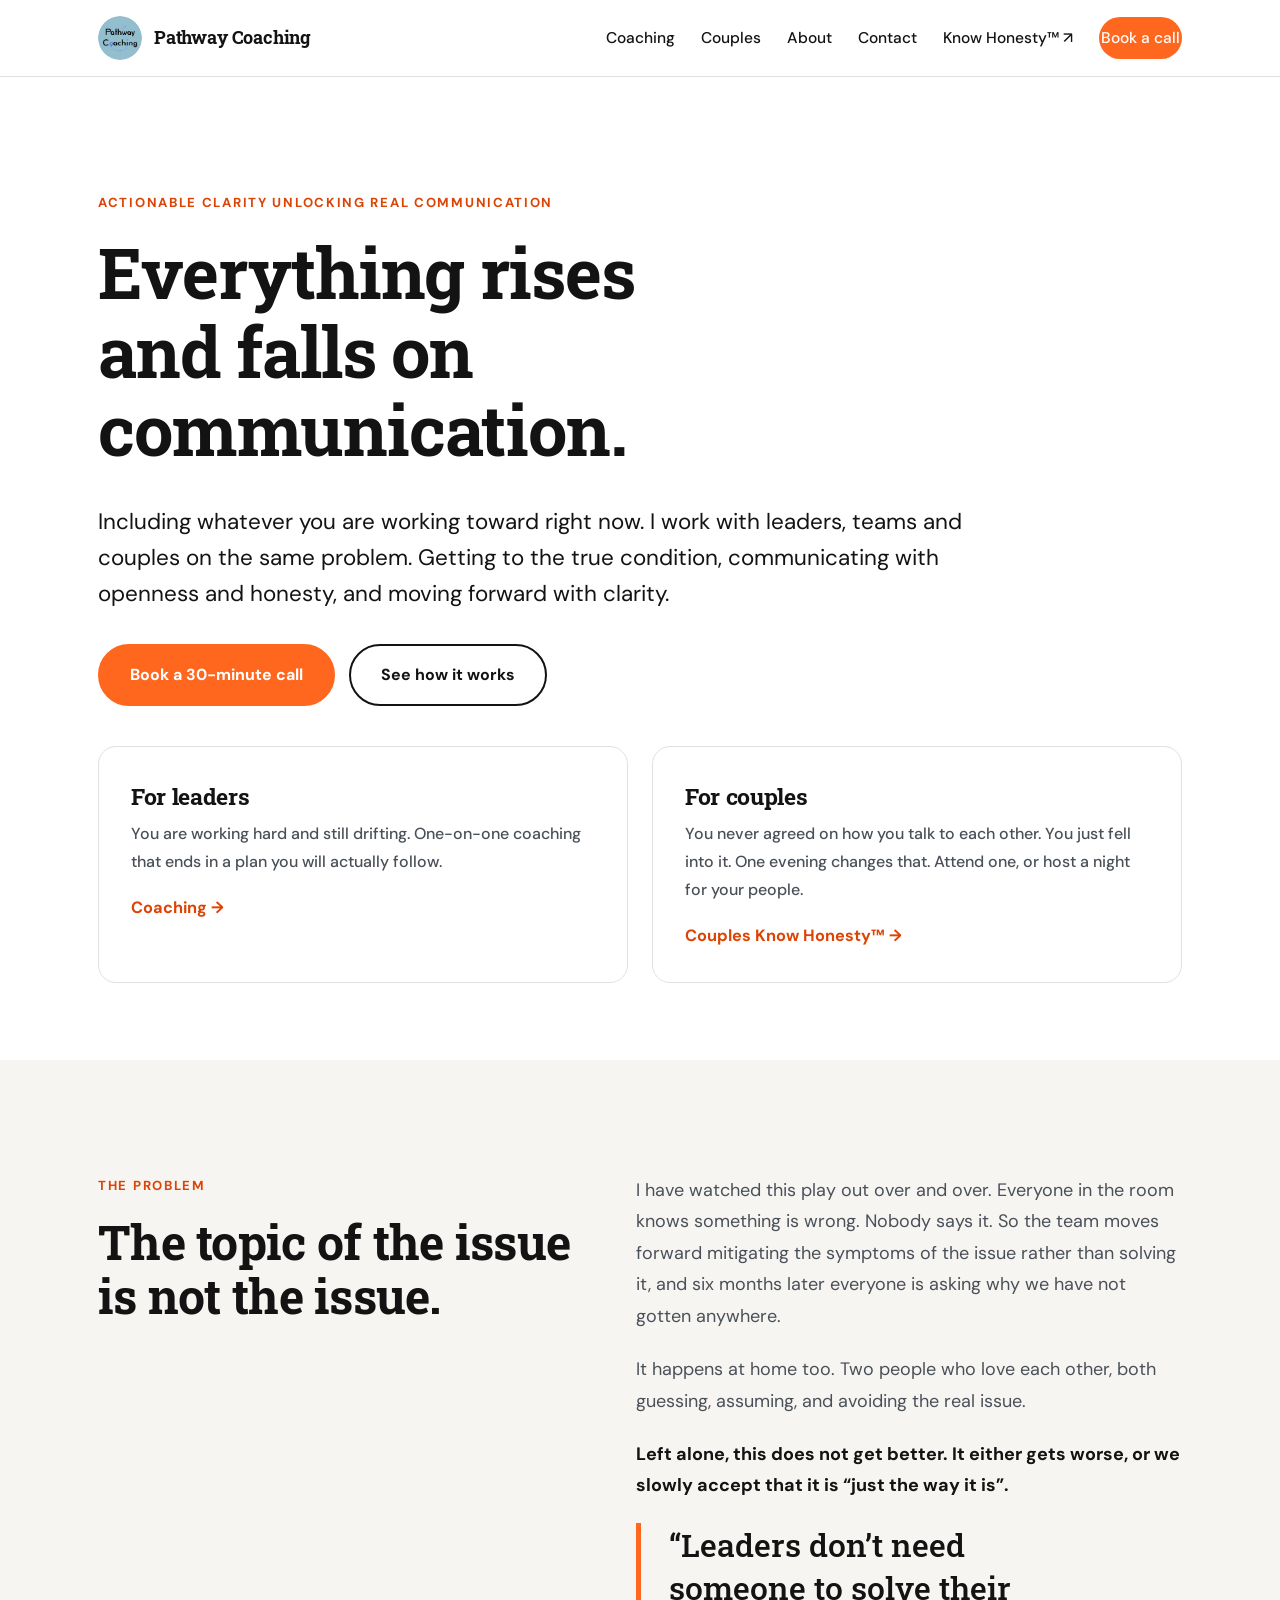
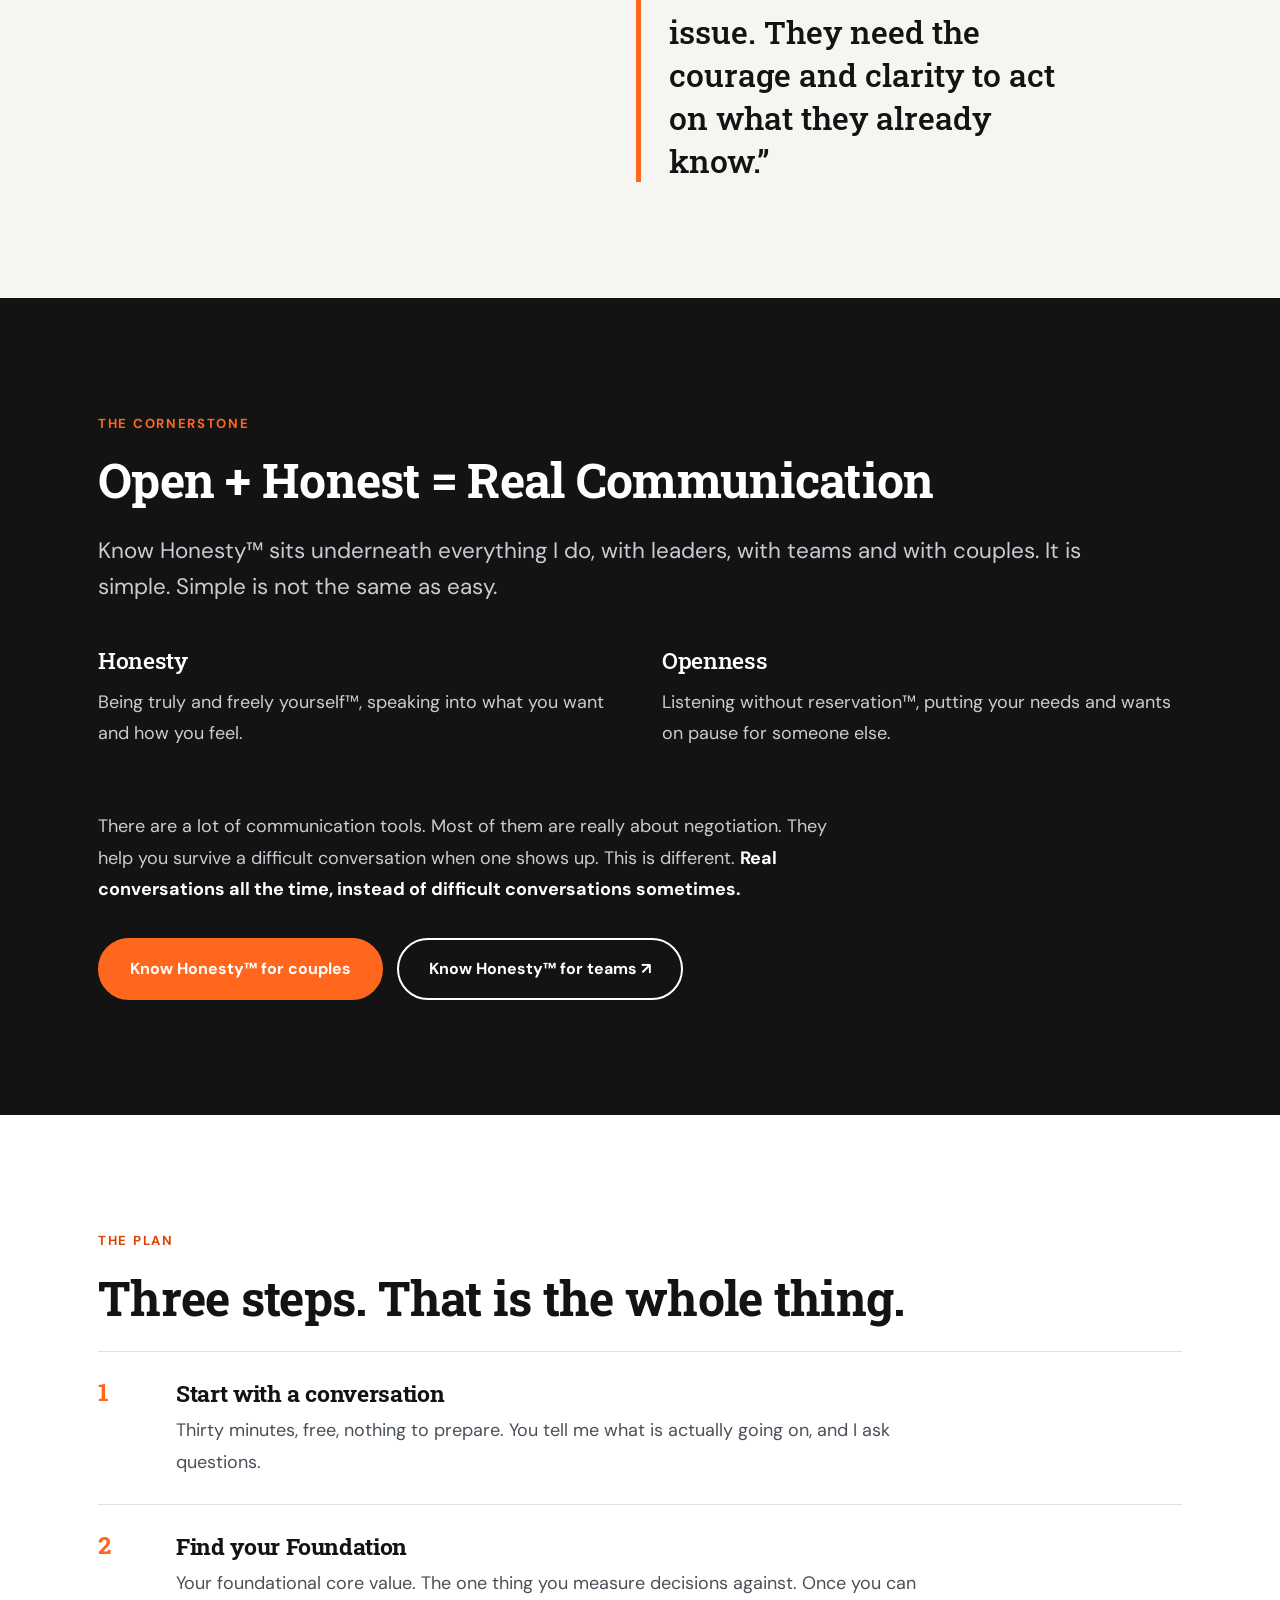
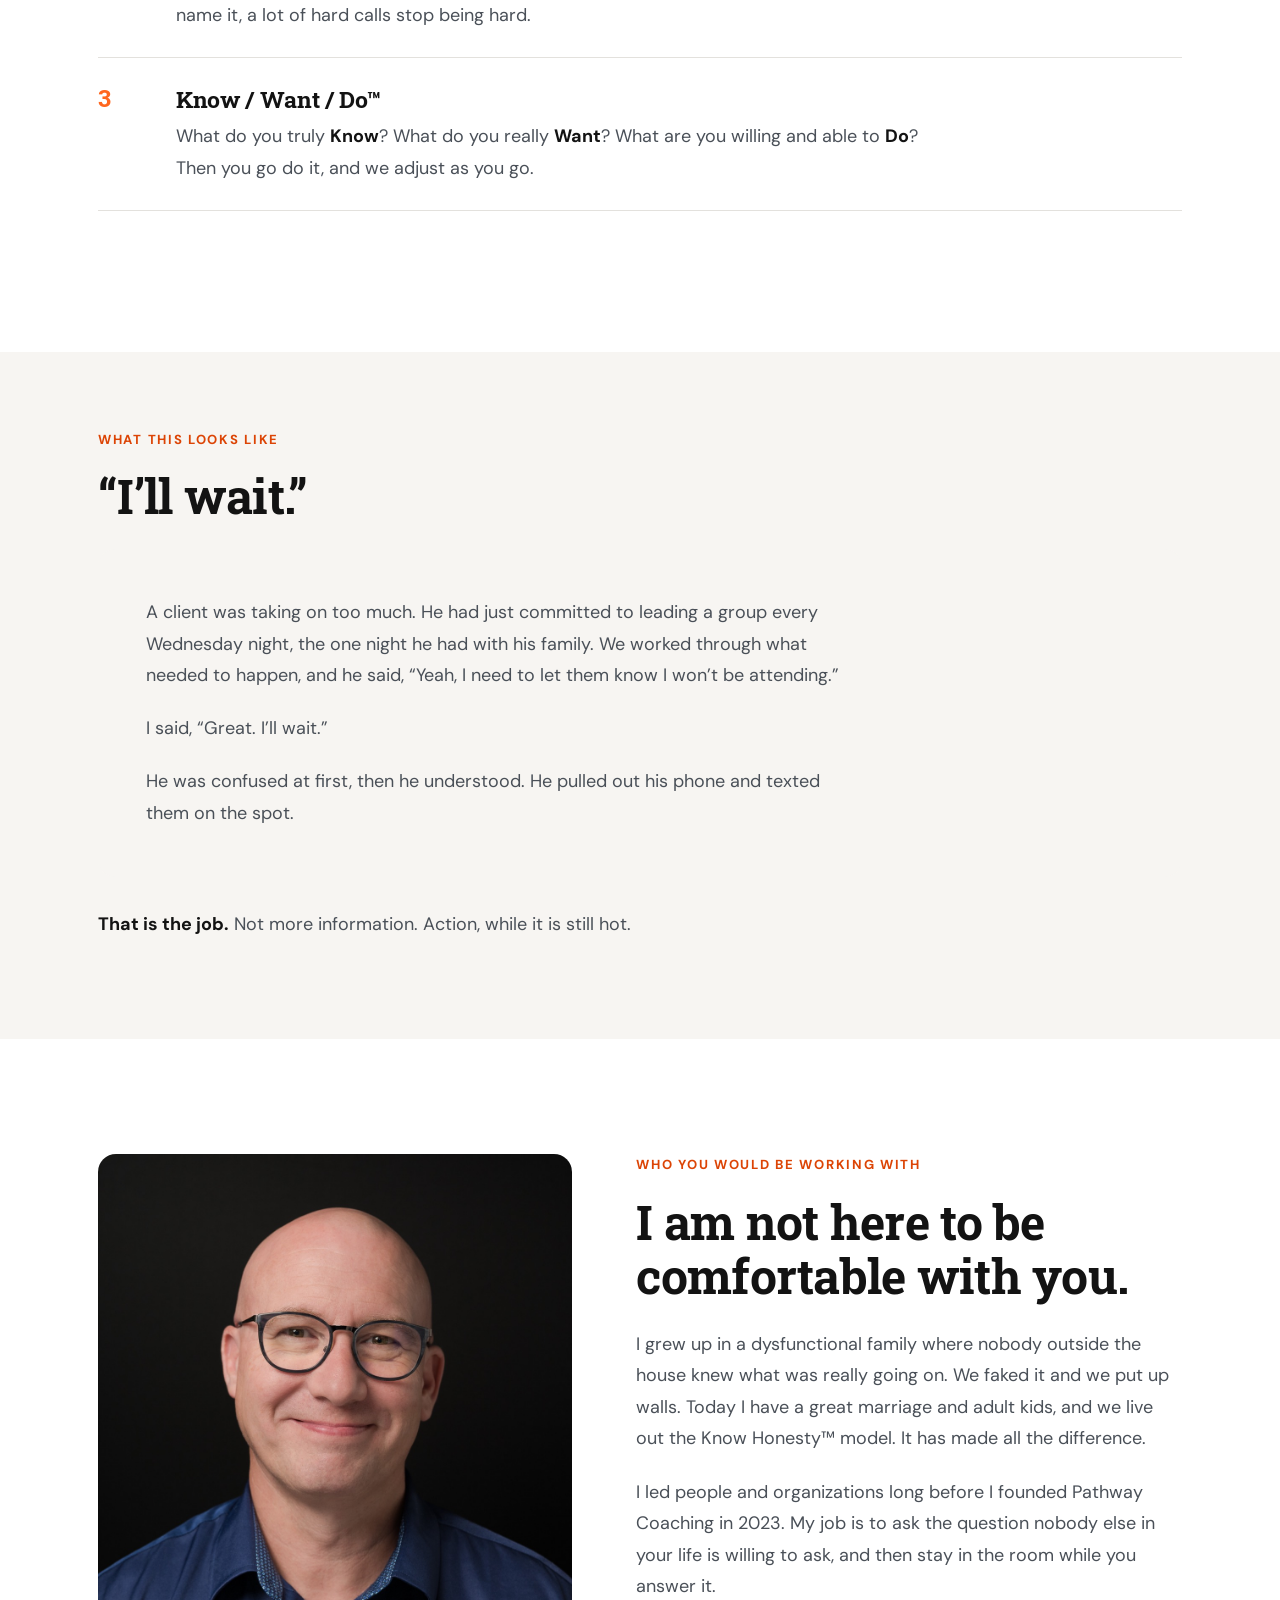
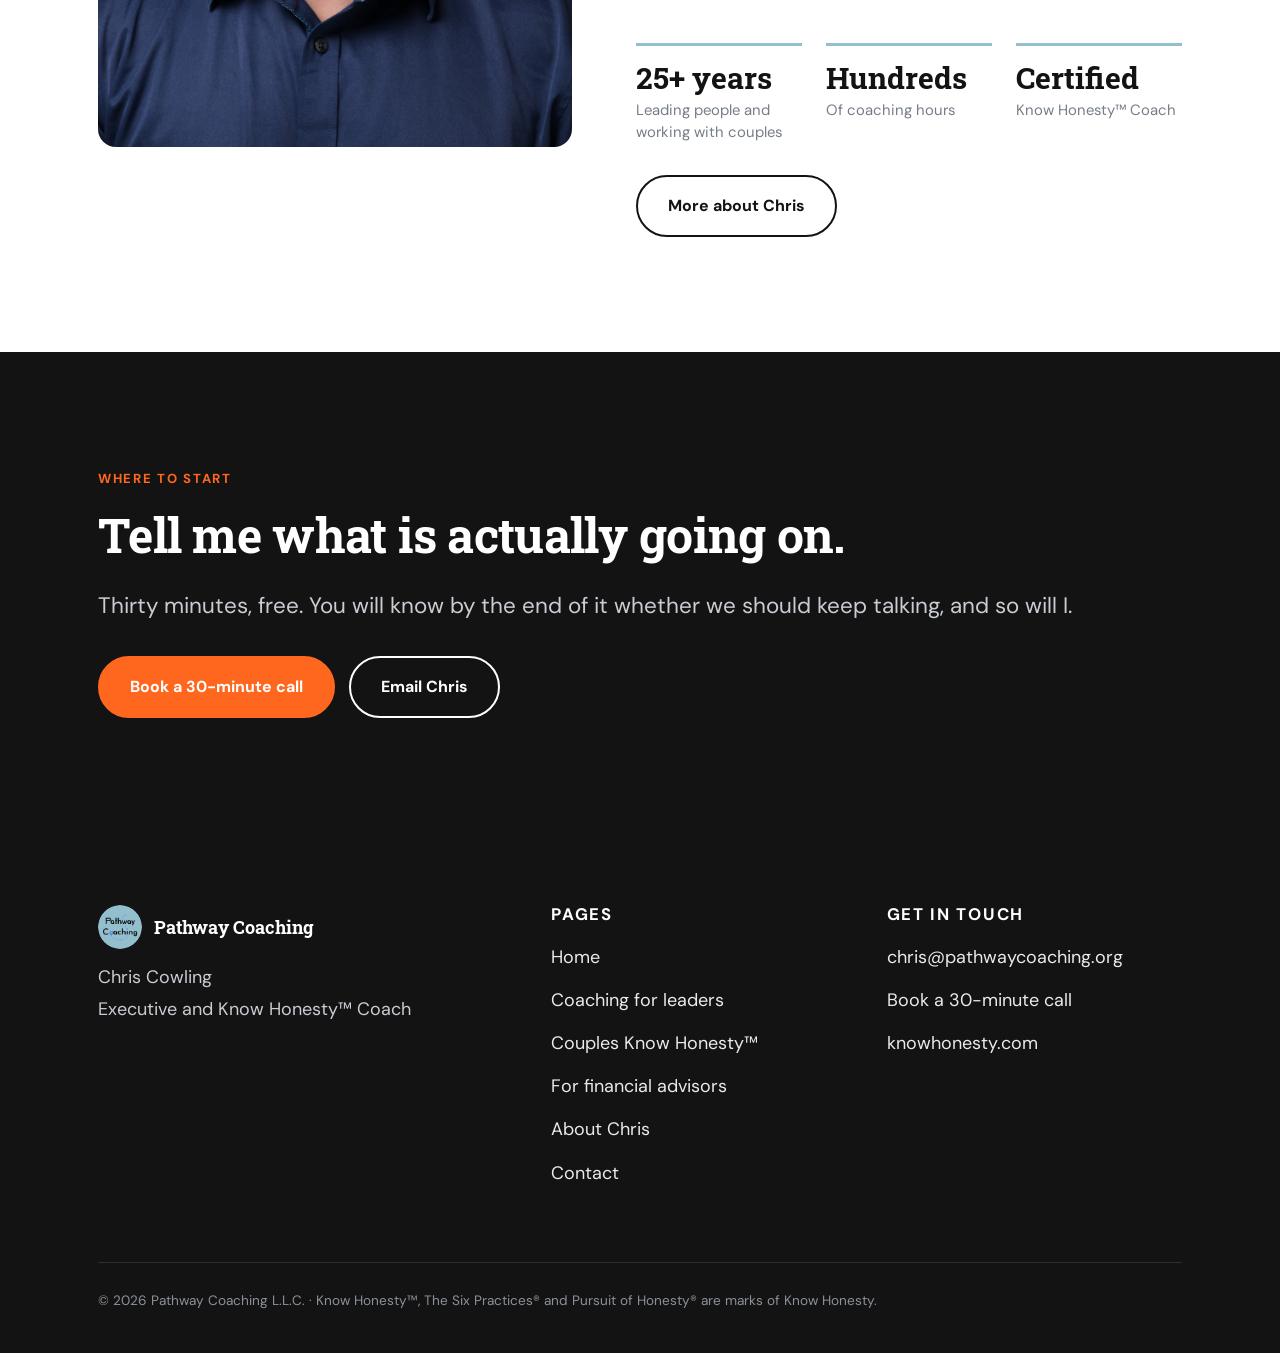
==== commit 4be8d227: "Know Honesty trademark and wording updates - Add ™ to Know Honesty, Know / Want / Do, truly and free" ====
--- a/index.html
+++ b/index.html
@@ -4,12 +4,12 @@
 <meta charset="utf-8" />
 <meta name="viewport" content="width=device-width, initial-scale=1" />
 <title>Pathway Coaching | Chris Cowling</title>
-<meta name="description" content="Coaching for leaders and Couples Know Honesty workshops. Get to what is true, say it out loud, and do something about it. Chris Cowling, Pathway Coaching." />
+<meta name="description" content="Coaching for leaders and Couples Know Honesty&trade; workshops. Get to what is true, say it out loud, and do something about it. Chris Cowling, Pathway Coaching." />
 <link rel="canonical" href="https://pathwaycoaching.org/" />
 <meta property="og:type" content="website" />
 <meta property="og:site_name" content="Pathway Coaching" />
 <meta property="og:title" content="Everything rises and falls on communication." />
-<meta property="og:description" content="Coaching for leaders and Couples Know Honesty workshops. Get to what is true, say it out loud, and do something about it." />
+<meta property="og:description" content="Coaching for leaders and Couples Know Honesty&trade; workshops. Get to what is true, say it out loud, and do something about it." />
 <meta property="og:url" content="https://pathwaycoaching.org/" />
 <meta property="og:image" content="https://pathwaycoaching.org/assets/images/social-preview.png" />
 <meta property="og:image:width" content="1200" />
@@ -36,7 +36,7 @@
       <li><a href="couples.html">Couples</a></li>
       <li><a href="about.html">About</a></li>
       <li><a href="contact.html">Contact</a></li>
-      <li><a href="https://knowhonesty.com" rel="noopener">Know Honesty <span aria-hidden="true">&#8599;</span></a></li>
+      <li><a href="https://knowhonesty.com" rel="noopener">Know Honesty&trade; <span aria-hidden="true">&#8599;</span></a></li>
       <li><a class="btn" href="https://calendly.com/chrispathwaycoaching/meeting">Book a call</a></li>
     </ul>
   </div>
@@ -49,7 +49,7 @@
     <div class="container">
       <p class="eyebrow">Actionable clarity unlocking real communication</p>
       <h1>Everything rises and falls on communication.</h1>
-      <p class="lead">Including whatever you are working toward right now. I work with leaders, teams and couples on the same problem. Getting to the true condition, communicating with honesty and openness, and moving forward with clarity.</p>
+      <p class="lead">Including whatever you are working toward right now. I work with leaders, teams and couples on the same problem. Getting to the true condition, communicating with openness and honesty, and moving forward with clarity.</p>
       <div class="btn-row">
         <a class="btn" href="https://calendly.com/chrispathwaycoaching/meeting">Book a 30-minute call</a>
         <a class="btn-ghost" href="#plan">See how it works</a>
@@ -64,7 +64,7 @@
         <a class="door" href="couples.html">
           <h3>For couples</h3>
           <p>You never agreed on how you talk to each other. You just fell into it. One evening changes that. Attend one, or host a night for your people.</p>
-          <span class="arrow-link">Couples Know Honesty</span>
+          <span class="arrow-link">Couples Know Honesty&trade;</span>
         </a>
       </div>
     </div>
@@ -93,21 +93,21 @@
     <div class="container">
       <p class="eyebrow">The cornerstone</p>
       <h2>Open + Honest = Real Communication</h2>
-      <p class="lead">Know Honesty sits underneath everything I do, with leaders, with teams and with couples. It is simple. Simple is not the same as easy.</p>
+      <p class="lead">Know Honesty&trade; sits underneath everything I do, with leaders, with teams and with couples. It is simple. Simple is not the same as easy.</p>
       <div class="grid-2" style="margin-top:2.5rem">
         <div>
           <h3>Honesty</h3>
-          <p>Being truly and freely yourself, speaking into what you want and how you feel.</p>
+          <p>Being truly and freely yourself&trade;, speaking into what you want and how you feel.</p>
         </div>
         <div>
           <h3>Openness</h3>
-          <p>Listening without reservation, putting your needs and wants on pause for someone else.</p>
+          <p>Listening without reservation&trade;, putting your needs and wants on pause for someone else.</p>
         </div>
       </div>
       <p style="margin-top:2.5rem">There are a lot of communication tools. Most of them are really about negotiation. They help you survive a difficult conversation when one shows up. This is different. <strong>Real conversations all the time, instead of difficult conversations sometimes.</strong></p>
       <div class="btn-row">
-        <a class="btn" href="couples.html">Know Honesty for couples</a>
-        <a class="btn-ghost" href="https://knowhonesty.com" rel="noopener">Know Honesty for teams <span aria-hidden="true">&#8599;</span></a>
+        <a class="btn" href="couples.html">Know Honesty&trade; for couples</a>
+        <a class="btn-ghost" href="https://knowhonesty.com" rel="noopener">Know Honesty&trade; for teams <span aria-hidden="true">&#8599;</span></a>
       </div>
     </div>
   </section>
@@ -132,7 +132,7 @@
         </li>
         <li>
           <div>
-            <h3>Know / Want / Do</h3>
+            <h3>Know / Want / Do&trade;</h3>
             <p>What do you truly <strong>Know</strong>? What do you really <strong>Want</strong>? What are you willing and able to <strong>Do</strong>? Then you go do it, and we adjust as you go.</p>
           </div>
         </li>
@@ -164,12 +164,12 @@
         <div>
           <p class="eyebrow">Who you would be working with</p>
           <h2>I am not here to be comfortable with you.</h2>
-          <p>I grew up in a dysfunctional family where nobody outside the house knew what was really going on. We faked it and we put up walls. Today I have a great marriage and adult kids, and we live out the Know Honesty model. It has made all the difference.</p>
+          <p>I grew up in a dysfunctional family where nobody outside the house knew what was really going on. We faked it and we put up walls. Today I have a great marriage and adult kids, and we live out the Know Honesty&trade; model. It has made all the difference.</p>
           <p>I led people and organizations long before I founded Pathway Coaching in 2023. My job is to ask the question nobody else in your life is willing to ask, and then stay in the room while you answer it.</p>
           <div class="stats" style="grid-template-columns:repeat(3,1fr)">
             <div class="stat"><b>25+ years</b><span>Leading people and working with couples</span></div>
             <div class="stat"><b>Hundreds</b><span>Of coaching hours</span></div>
-            <div class="stat"><b>Certified</b><span>Know Honesty Coach</span></div>
+            <div class="stat"><b>Certified</b><span>Know Honesty&trade; Coach</span></div>
           </div>
           <div class="btn-row">
             <a class="btn-ghost" href="about.html">More about Chris</a>
@@ -202,14 +202,14 @@
           <img src="assets/images/logo-pathway.png" alt="" />
           Pathway Coaching
         </div>
-        <p>Chris Cowling<br />Executive and Know Honesty Coach</p>
+        <p>Chris Cowling<br />Executive and Know Honesty&trade; Coach</p>
       </div>
       <div>
         <h2>Pages</h2>
         <ul>
           <li><a href="index.html">Home</a></li>
           <li><a href="coaching.html">Coaching for leaders</a></li>
-          <li><a href="couples.html">Couples Know Honesty</a></li>
+          <li><a href="couples.html">Couples Know Honesty&trade;</a></li>
           <li><a href="advisors.html">For financial advisors</a></li>
           <li><a href="about.html">About Chris</a></li>
           <li><a href="contact.html">Contact</a></li>
@@ -225,7 +225,7 @@
       </div>
     </div>
     <div class="footer-legal">
-      <p>&copy; 2026 Pathway Coaching L.L.C. &middot; Know Honesty&reg;, The Six Practices&reg; and Pursuit of Honesty&reg; are marks of Know Honesty.</p>
+      <p>&copy; 2026 Pathway Coaching L.L.C. &middot; Know Honesty&trade;, The Six Practices&reg; and Pursuit of Honesty&reg; are marks of Know Honesty.</p>
     </div>
   </div>
 </footer>
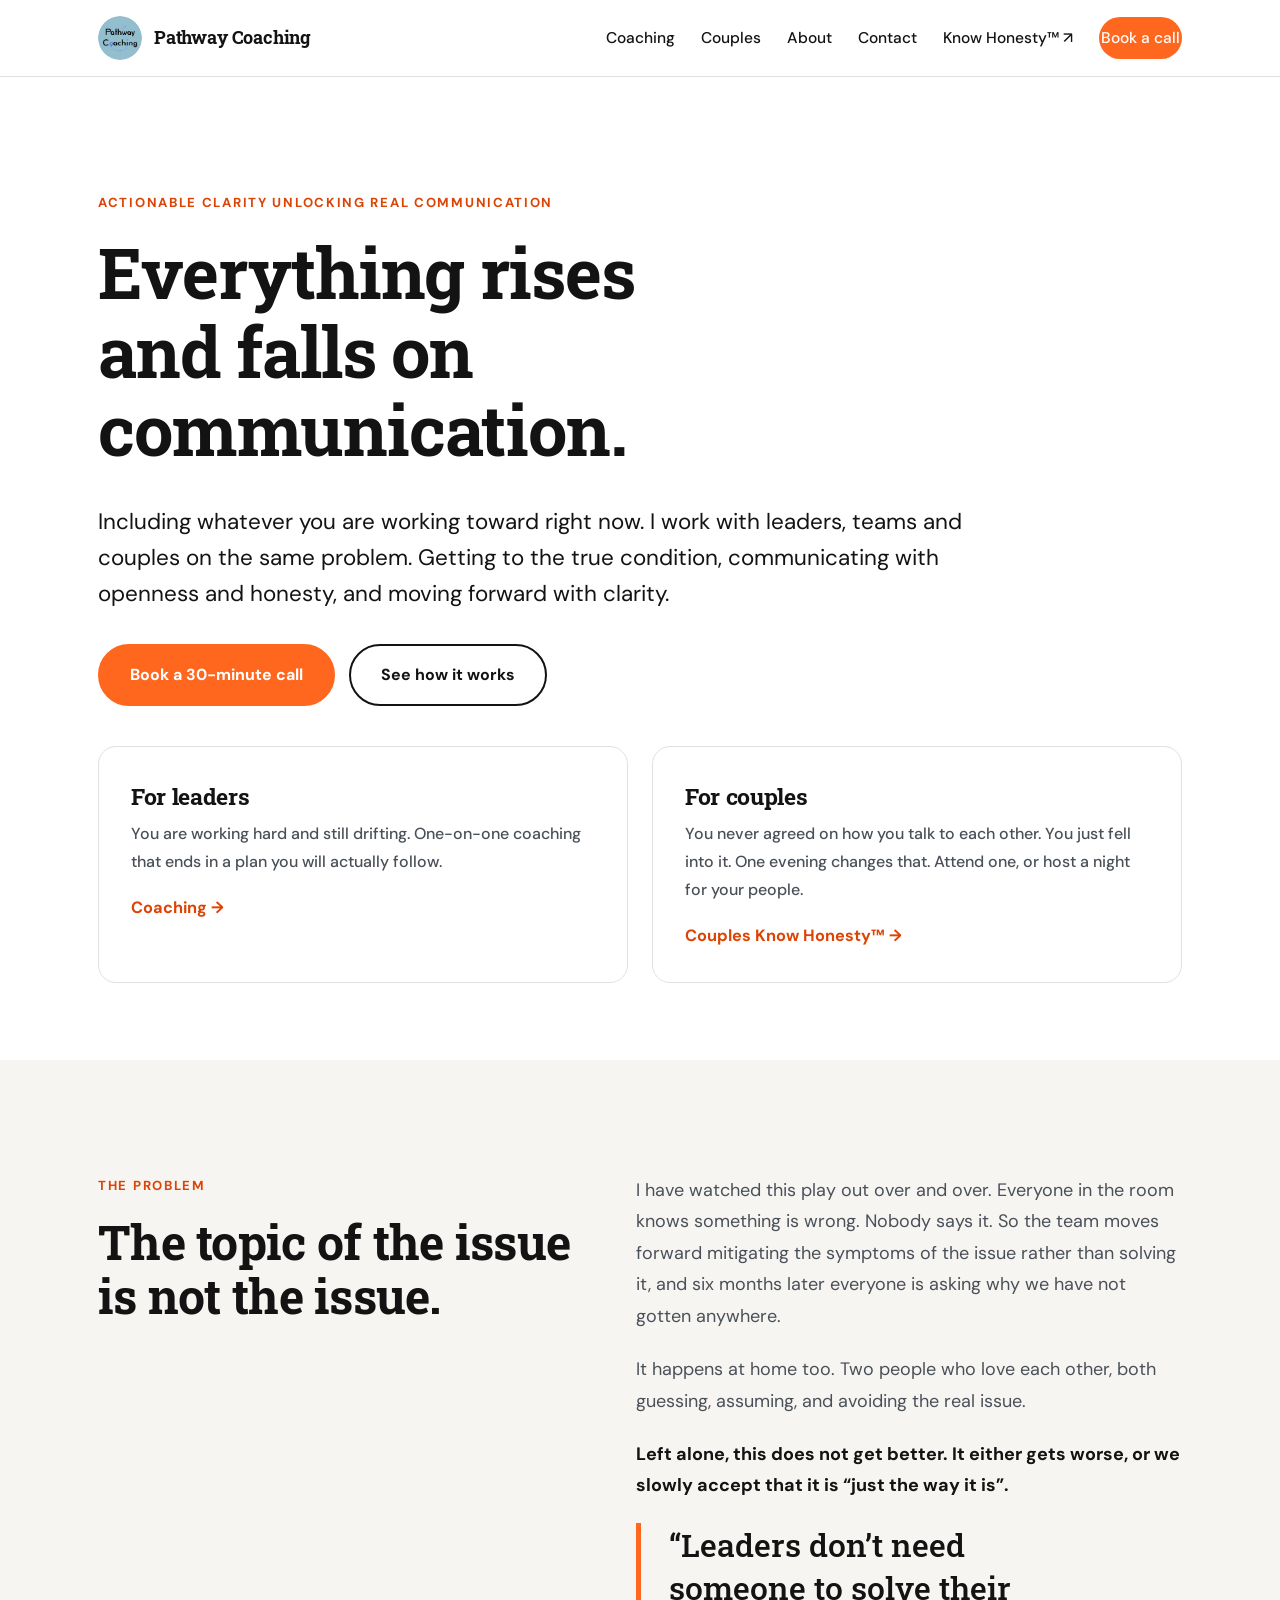
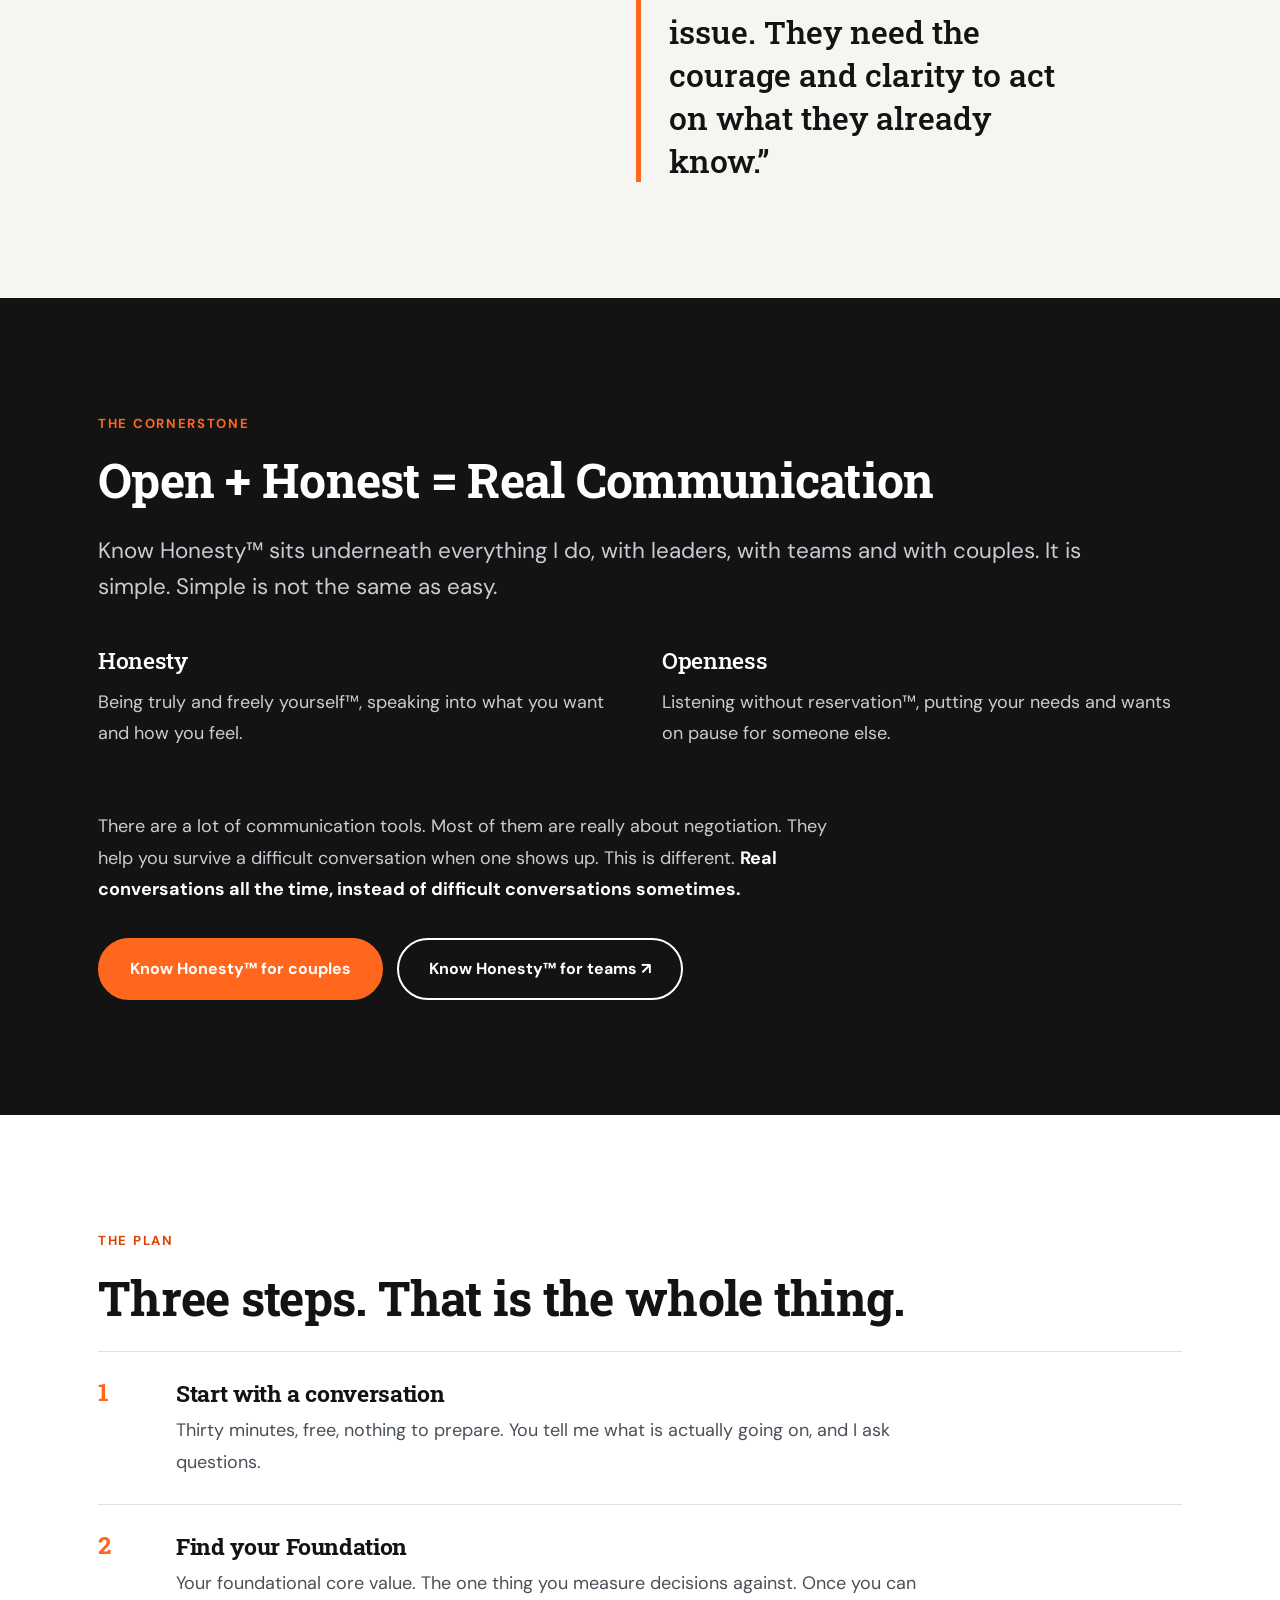
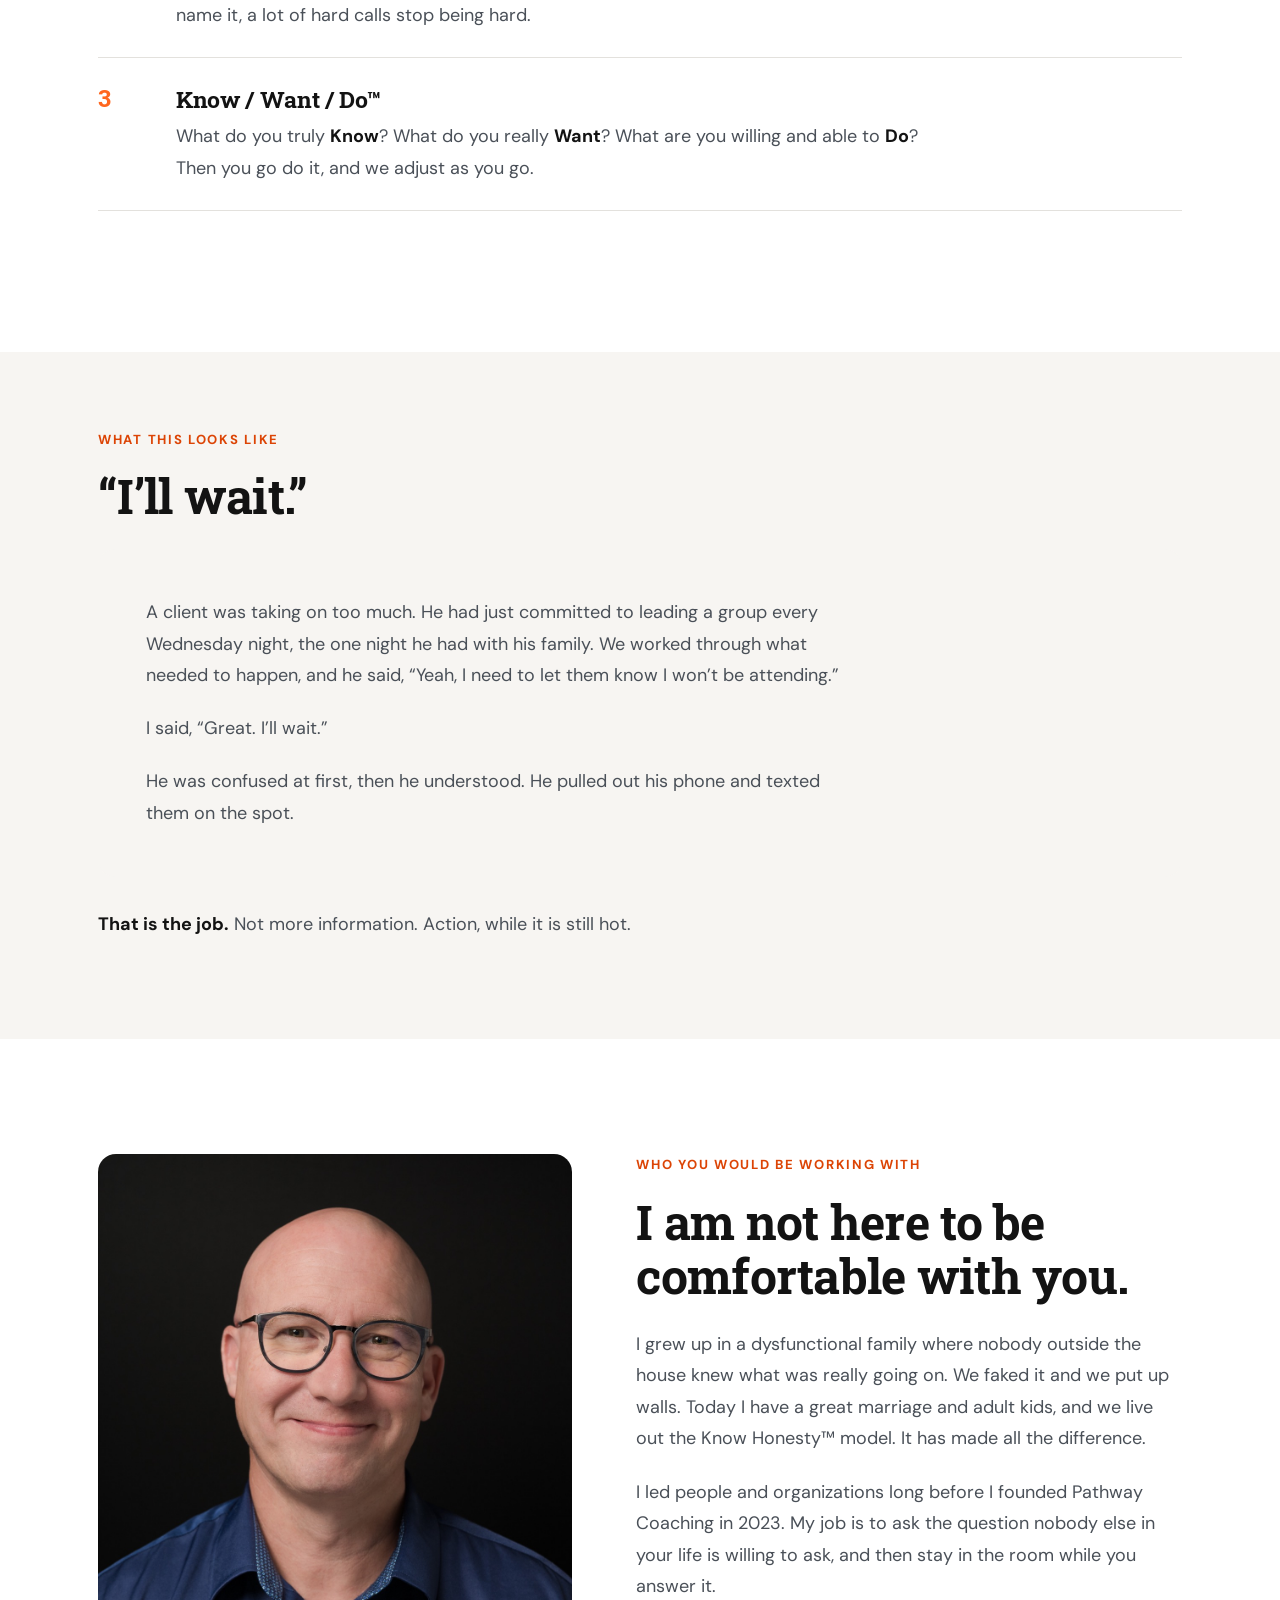
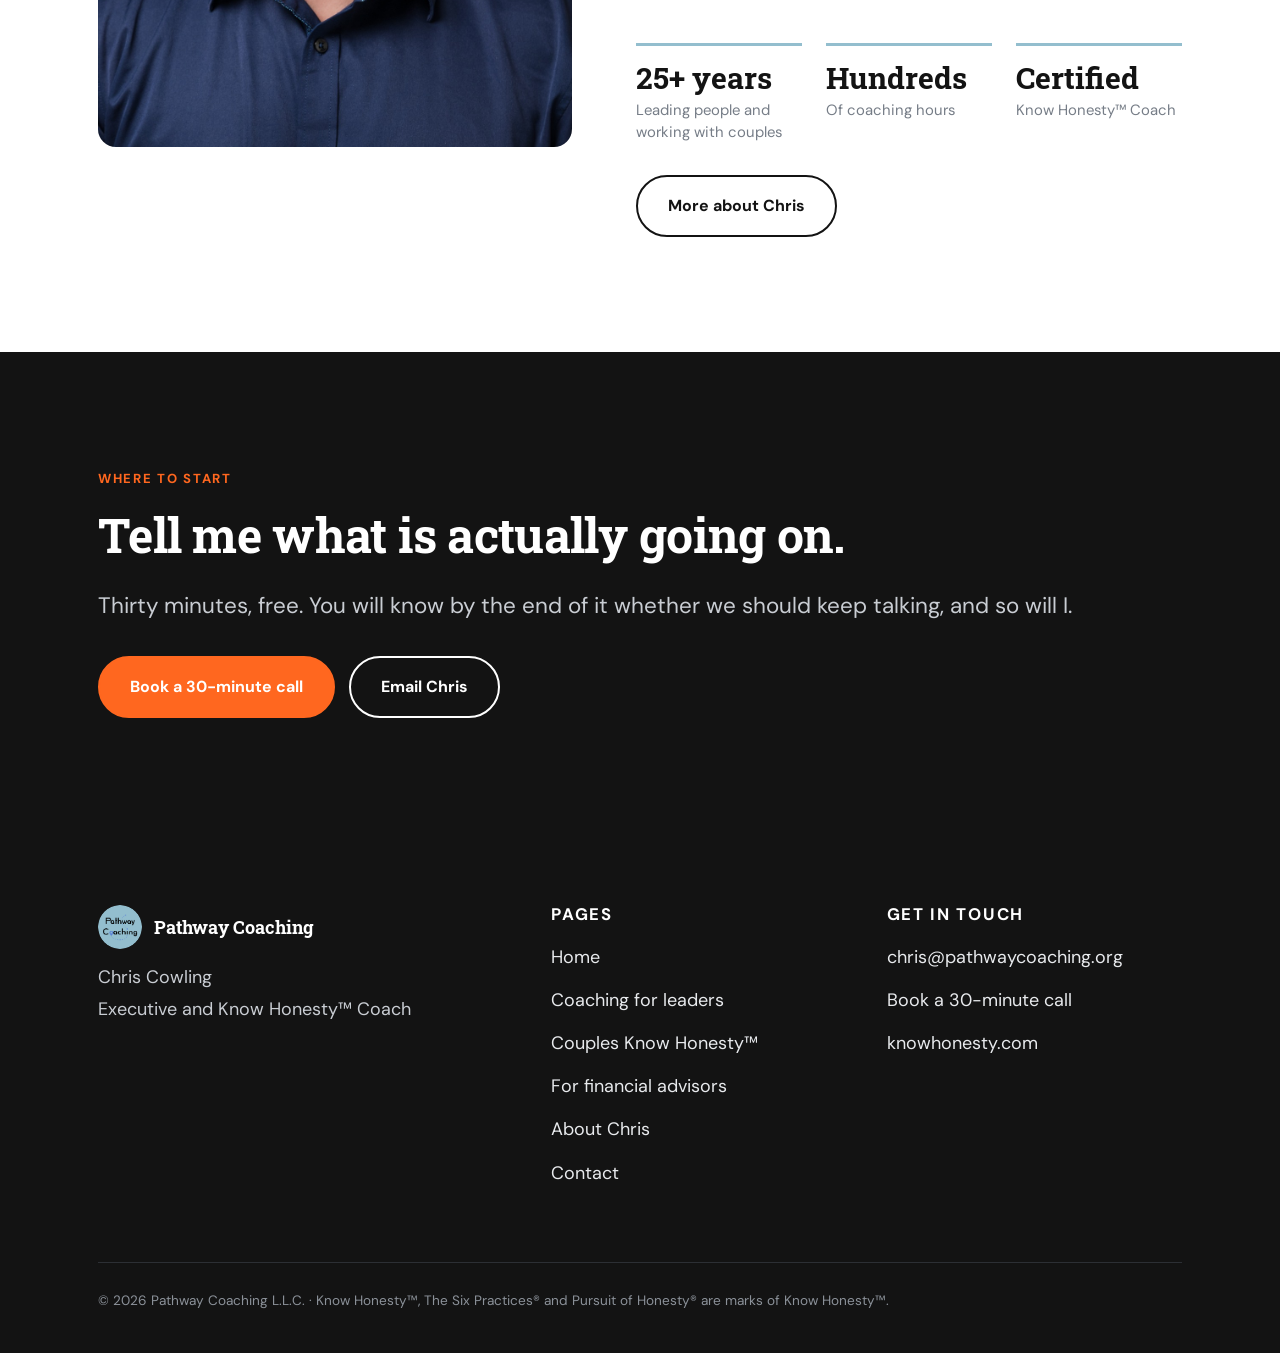
==== commit 1b5e1bc9: "Add ™ to Know Honesty in footer Co-Authored-By: Claude Opus 5.5 <noreply@anthropic.com>" ====
--- a/index.html
+++ b/index.html
@@ -225,7 +225,7 @@
       </div>
     </div>
     <div class="footer-legal">
-      <p>&copy; 2026 Pathway Coaching L.L.C. &middot; Know Honesty&trade;, The Six Practices&reg; and Pursuit of Honesty&reg; are marks of Know Honesty.</p>
+      <p>&copy; 2026 Pathway Coaching L.L.C. &middot; Know Honesty&trade;, The Six Practices&reg; and Pursuit of Honesty&reg; are marks of Know Honesty&trade;.</p>
     </div>
   </div>
 </footer>
